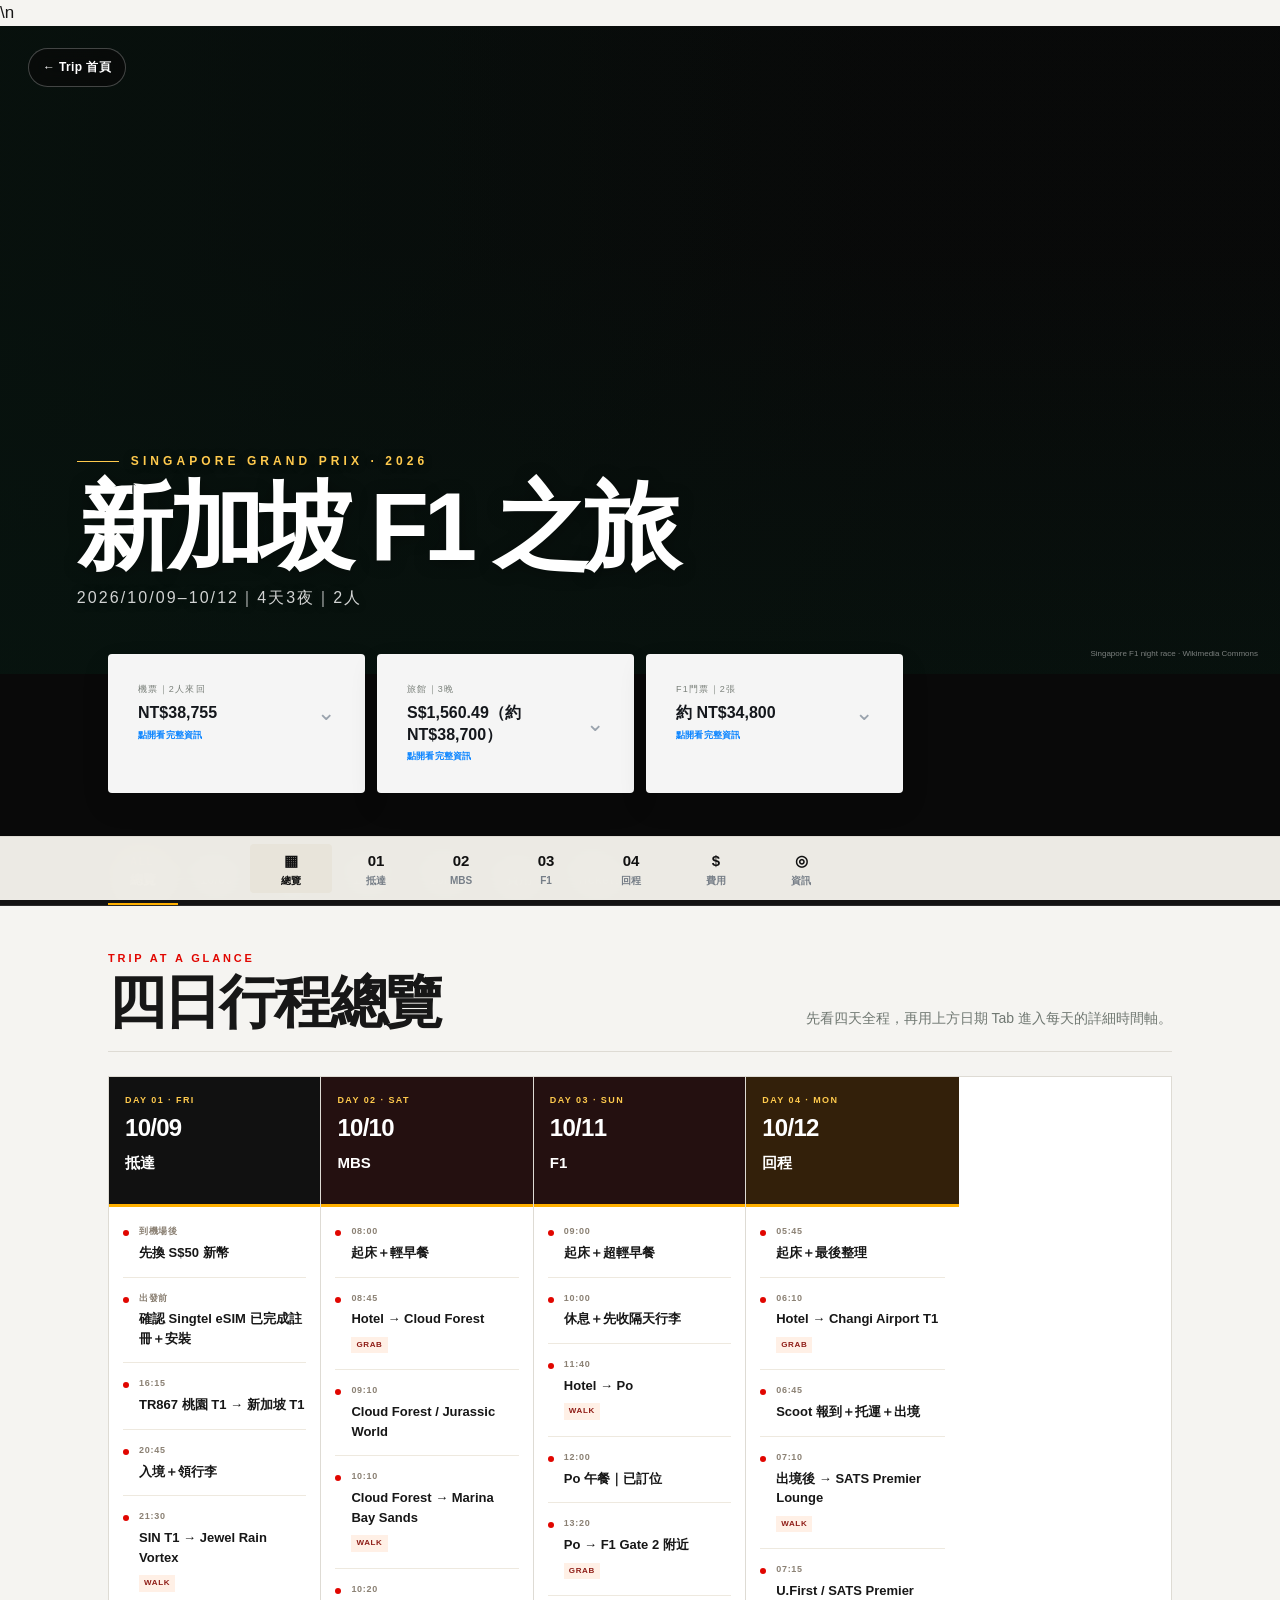
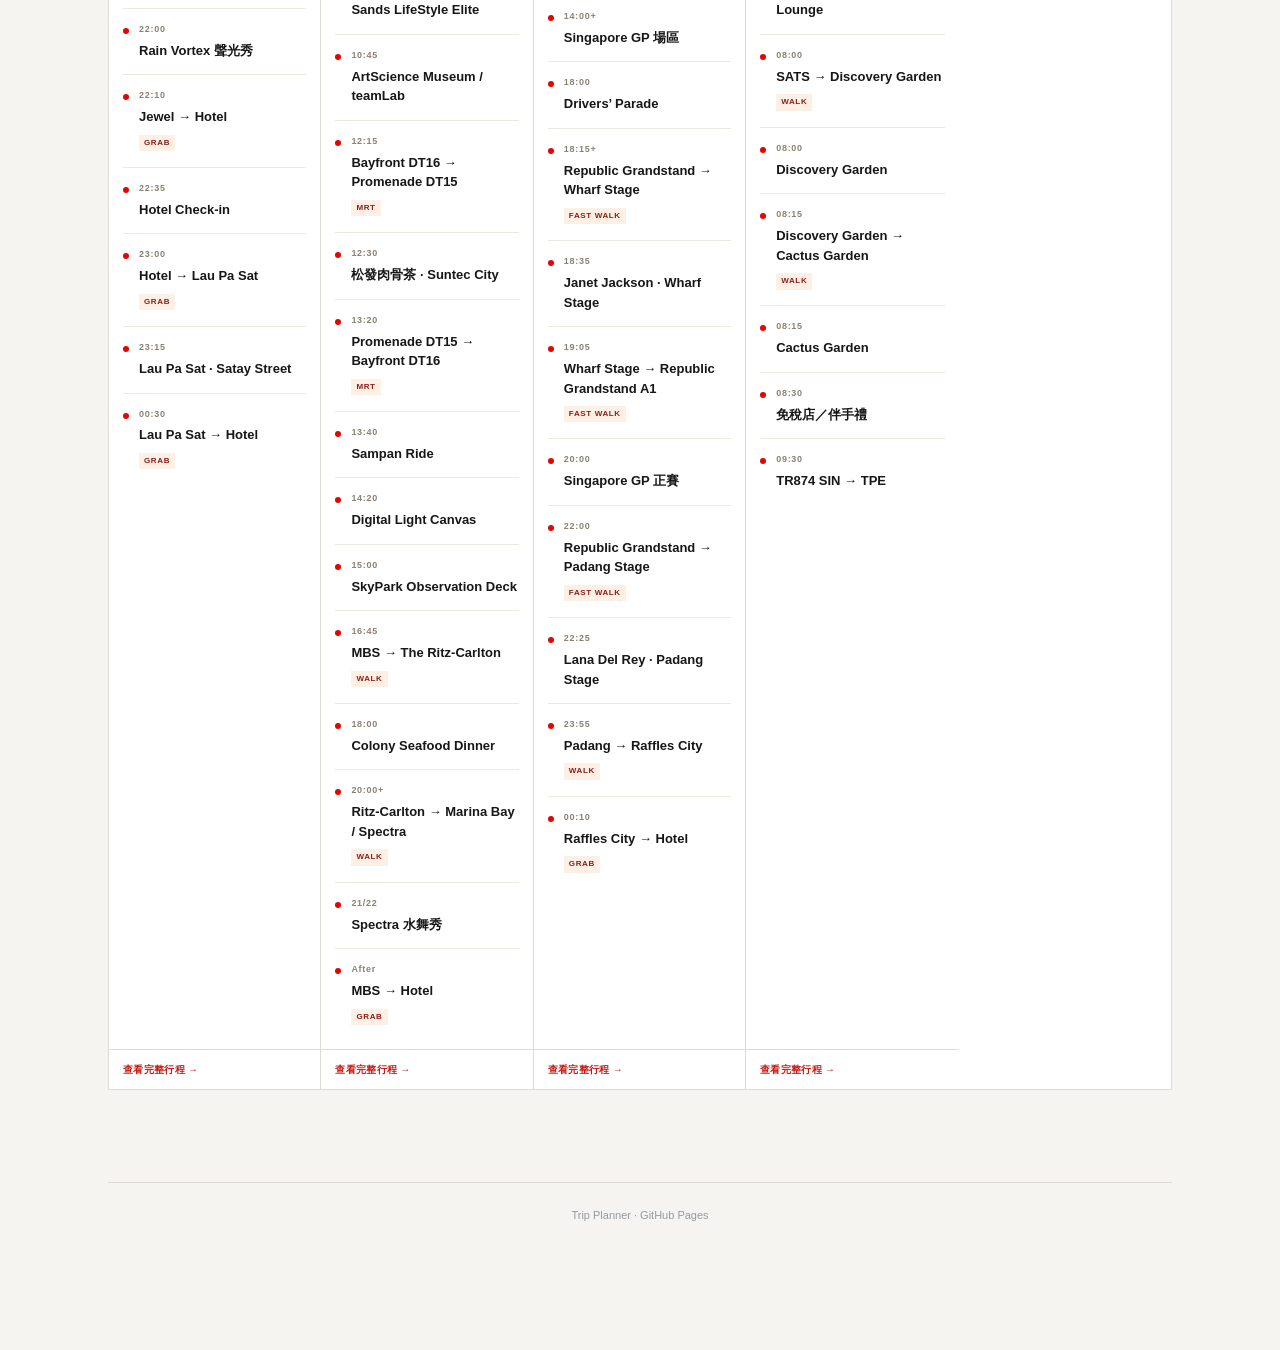
==== singapore-f1-2026-10-09/index.html @ d60c254c "Clean Singapore page asset markup" ====
<!doctype html>
<html lang="zh-Hant">
<head>
<meta charset="utf-8">
<meta name="viewport" content="width=device-width,initial-scale=1,viewport-fit=cover">
<meta name="theme-color" content="#f4f6f8">
<meta http-equiv="Cache-Control" content="no-cache, no-store, must-revalidate">
<title>Trip</title>
<link rel="stylesheet" href="../app/trip.css?v=19">\n<link rel="stylesheet" href="./singapore.css?v=3">
</head>
<body>
<header class="hero hero-redesign">
  <div class="shell">
    <div class="hero-topbar">
      <a class="back" href="../">← Trip 首頁</a>
    </div>
    <div class="hero-card">
      <div class="hero-copy">
        <div class="eyebrow" id="trip-eyebrow">TRIP</div>
        <h1 id="trip-title">旅程</h1>
        <p id="trip-subtitle"></p>
      </div>
    </div>
  </div>
</header>
<section class="summary-wrap">
  <div class="shell">
    <div class="summary" id="summary"></div>
  </div>
</section>
<nav class="daynav"><div class="inner" id="daynav"></div></nav>
<main class="shell">
  <div id="loading" class="loading">正在載入行程…</div>
  <div id="days"></div>
  <section id="budget" style="display:none"></section>
  <section class="wallet" id="wallet"></section>
  <div class="footer">Trip Planner · GitHub Pages</div>
</main>
<nav class="bottom"><div class="bottomin" id="bottom"></div></nav>
<script src="./singapore.js?v=3"></script>
</body>
</html>
---- app/trip.css ----
:root{
  --bg:#f4f6f8;--paper:#fff;--ink:#14171c;--muted:#6e7681;--line:#e7ebef;
  --accent:#0a84ff;--accent2:#e10600;--green:#17a673;--shadow:0 12px 34px rgba(15,23,42,.08);
}
*{box-sizing:border-box}html{scroll-behavior:smooth}body{
  margin:0;background:var(--bg);color:var(--ink);
  font-family:-apple-system,BlinkMacSystemFont,"SF Pro Display","PingFang TC","Noto Sans TC","Segoe UI",sans-serif;
  font-size:17px;line-height:1.55;padding-bottom:92px;-webkit-font-smoothing:antialiased
}
a{color:inherit;text-decoration:none}button{font:inherit}.shell{max-width:760px;margin:auto;padding:0 16px}
.hero{background:linear-gradient(180deg,#fff,#f4f6f8);border-bottom:1px solid var(--line);padding:28px 0 24px}
.eyebrow{font-size:11px;font-weight:900;letter-spacing:.14em;color:var(--accent2);text-transform:uppercase}
.hero h1{font-size:43px;line-height:.98;letter-spacing:-.055em;margin:8px 0 10px}
.hero p{margin:0;color:var(--muted);font-size:15px}.back{display:inline-flex;margin-top:16px;background:#111;color:#fff;border-radius:999px;padding:9px 13px;font-size:13px;font-weight:800}
.summary{display:grid;grid-template-columns:repeat(3,1fr);gap:9px;margin-top:18px}.summary .box{background:#fff;border:1px solid var(--line);border-radius:17px;padding:12px}
.summary small{display:block;color:var(--muted);font-size:10px;text-transform:uppercase;letter-spacing:.07em}.summary strong{display:block;margin-top:2px;font-size:15px}
.daynav{position:sticky;top:0;z-index:30;background:rgba(244,246,248,.92);backdrop-filter:blur(18px);-webkit-backdrop-filter:blur(18px);border-bottom:1px solid rgba(0,0,0,.07)}
.daynav .inner{max-width:760px;margin:auto;display:flex;gap:8px;overflow:auto;padding:9px 16px;scrollbar-width:none}.daynav .inner::-webkit-scrollbar{display:none}
.daypill{flex:0 0 auto;background:#fff;border:1px solid #dfe4e9;border-radius:14px;padding:8px 12px}.daypill .dow{font-size:10px;color:var(--muted);font-weight:800}.daypill .date{font-size:14px;font-weight:900}
.day{padding:32px 0 6px;scroll-margin-top:68px}.day + .day{margin-top:22px;border-top:1px solid #dfe4e8}.dayhead{display:flex;justify-content:space-between;align-items:flex-end;gap:12px}.kicker{font-size:11px;color:var(--accent2);font-weight:900;letter-spacing:.12em}
.day h2{font-size:30px;line-height:1.08;letter-spacing:-.04em;margin:4px 0}.daynum{font-size:42px;font-weight:950;color:#d7dce2;letter-spacing:-.06em}.intro{color:var(--muted);font-size:14px;margin:2px 0 15px}
.timeline{position:relative}.row{display:grid;grid-template-columns:65px 18px 1fr;gap:8px;align-items:start}.row + .row{margin-top:10px}
.time{font-weight:900;font-size:17px;font-variant-numeric:tabular-nums;padding-top:14px}.rail{position:relative;height:100%}.rail:before{content:"";position:absolute;left:8px;top:0;bottom:-18px;width:2px;background:#dfe4ea}.row:last-child .rail:before{bottom:22px}.dot{position:relative;z-index:1;margin-top:19px;width:16px;height:16px;border-radius:50%;background:#111;border:4px solid var(--bg)}
.card{background:#fff;border:1px solid var(--line);border-radius:20px;box-shadow:var(--shadow);overflow:hidden}.cardbody{padding:15px 16px}.title{font-weight:880;font-size:18px;line-height:1.3}.desc{margin-top:4px;color:var(--muted);font-size:14px}.chips{display:flex;gap:6px;flex-wrap:wrap;margin-top:10px}.chip{font-size:11px;font-weight:800;background:#f1f4f7;border-radius:999px;padding:5px 8px;color:#394150}
.move .card{box-shadow:none;background:#f9fbfc}.move .dot{background:var(--green)}.route{display:flex;justify-content:space-between;gap:8px;align-items:center}.mode{font-size:10px;font-weight:900;background:#111;color:#fff;border-radius:999px;padding:4px 7px}
.dest{margin-top:9px;border-left:4px solid var(--green);background:#fff;border-radius:12px;padding:10px 11px}.dest b{display:block;font-size:15px}.dest span{display:block;color:var(--muted);font-size:13px;margin-top:1px}
.actions{display:flex;gap:7px;flex-wrap:wrap;margin-top:9px}.btn{border:0;border-radius:10px;padding:8px 10px;background:#111;color:#fff;font-size:12px;font-weight:850}.btn.secondary{background:#eef2f5;color:#171a1f;border:1px solid #dde3e8}
.alert{margin:12px 0;padding:14px 15px;border-radius:17px;background:#fff3f2;border:1px solid #ffc9c5;box-shadow:inset 4px 0 0 var(--accent2)}.alert b{display:block;font-size:16px}.alert span{display:block;color:#7a5552;font-size:13px;margin-top:2px}
.wallet{padding:30px 0 8px}.wallet h2{font-size:27px;letter-spacing:-.035em;margin:0 0 12px}.walletgrid{display:grid;gap:9px}.ticket{background:#111;color:#fff;border-radius:19px;padding:15px}.ticket small{color:#aeb5bd;font-size:10px;text-transform:uppercase;letter-spacing:.08em}.ticket b{display:block;font-size:17px;margin-top:2px}.ticket .meta{color:#d5d9de;font-size:13px;margin-top:3px}
.bottom{position:fixed;left:0;right:0;bottom:0;z-index:40;background:rgba(255,255,255,.94);backdrop-filter:blur(18px);-webkit-backdrop-filter:blur(18px);border-top:1px solid rgba(0,0,0,.08);padding:7px 8px calc(7px + env(safe-area-inset-bottom))}
.bottomin{max-width:720px;margin:auto;display:grid;grid-template-columns:repeat(5,1fr);gap:3px}.nav{text-align:center;color:#767e87;font-size:10px;font-weight:800;padding:5px 0}.nav b{display:block;color:#111;font-size:15px}
.loading,.error{max-width:760px;margin:40px auto;padding:20px}.error{color:#9b1c1c}.footer{text-align:center;color:#929aa3;font-size:11px;padding:26px 0 34px}
@media(max-width:520px){.hero h1{font-size:39px}.summary{grid-template-columns:1fr}.row{grid-template-columns:56px 16px 1fr}.time{font-size:16px}.day h2{font-size:28px}.shell{padding:0 14px}}

/* expandable booking cards */
.info-card{padding:0!important;overflow:hidden}
.info-card summary,.ticket-expand summary{list-style:none;cursor:pointer;display:flex;align-items:center;justify-content:space-between;gap:12px;padding:12px}
.info-card summary::-webkit-details-marker,.ticket-expand summary::-webkit-details-marker{display:none}
.info-card summary>div,.ticket-expand summary>div{min-width:0}
.tapmore{display:block;margin-top:7px;font-size:10px;font-weight:800;color:var(--accent);letter-spacing:.02em}
.tapmore.darktext{color:#9fc9ff}
.chevron{flex:0 0 auto;font-size:22px;line-height:1;color:#9aa3ad;transition:transform .2s ease}
.chevron.light{color:#8b949e}
details[open]>.chevron,details[open]>summary .chevron{transform:rotate(180deg)}
.bookingdetail{border-top:1px solid var(--line);padding:4px 12px 13px;background:#fbfcfd}
.bookingdetail.dark{border-top-color:#2a2f36;background:#17191d;margin:0 -15px -15px;padding:6px 15px 15px}
.detailrow{display:grid;grid-template-columns:94px 1fr;gap:10px;padding:8px 0;border-bottom:1px dashed #e2e7eb}
.bookingdetail.dark .detailrow{border-bottom-color:#30343a}
.detailrow:last-of-type{border-bottom:0}
.detailrow span{color:var(--muted);font-size:12px}
.bookingdetail.dark .detailrow span{color:#8f98a3}
.detailrow b{font-size:13px;text-align:right;word-break:break-word}
.searchhint{margin-top:9px;padding:9px 10px;border-radius:11px;background:#eef4f8}
.bookingdetail.dark .searchhint{background:#23272e}
.searchhint small{display:block;color:var(--muted);font-size:10px;font-weight:800}
.searchhint code{display:block;margin-top:2px;font-family:ui-monospace,SFMono-Regular,Menlo,monospace;font-size:13px;font-weight:800;word-break:break-all}
.detailnote{margin-top:9px;color:var(--muted);font-size:12px;line-height:1.45}
.bookingdetail.dark .detailnote{color:#aeb5bd}
.ticket-expand{padding:0;overflow:hidden}
.ticket-expand summary{padding:15px}

/* paged day mode */
.daypill.active{background:#111;color:#fff;border-color:#111}
.daypill.active .dow{color:#bfc5cc}
.daypill.active .date{color:#fff}
.nav.active{background:#eef2f5;border-radius:12px;color:#111}
.single-day{padding-bottom:26px}
.wallet{display:none}

/* trip photography */
.hero.has-photo{
  min-height:300px;
  position:relative;
  color:#fff;
  background:
    linear-gradient(180deg,rgba(0,0,0,.18) 0%,rgba(0,0,0,.22) 34%,rgba(0,0,0,.82) 100%),
    var(--hero-image) center 48%/cover no-repeat;
  border-bottom:0;
  display:flex;
  align-items:flex-end;
}
.hero.has-photo .eyebrow{color:#fff}
.hero.has-photo h1{color:#fff;text-shadow:0 2px 22px rgba(0,0,0,.28)}
.hero.has-photo .shell{padding-top:34px;padding-bottom:20px}
.hero.has-photo .summary{margin-top:14px}
.hero.has-photo p{color:rgba(255,255,255,.88)}
.hero.has-photo .back{background:rgba(255,255,255,.94);color:#111}
.hero.has-photo .summary .box{background:rgba(255,255,255,.93);border-color:rgba(255,255,255,.55);color:#111;backdrop-filter:blur(10px)}
.hero.has-photo .summary small{color:#6e7681}
.photo-credit{font-size:9px;color:inherit;opacity:.72}
.hero-credit{display:inline-block;margin-top:10px;color:#fff}
.dayphoto{margin:12px 0 20px;border-radius:22px;overflow:hidden;background:#e8ebee;box-shadow:var(--shadow);border:1px solid var(--line)}
.dayphoto img{display:block;width:100%;height:250px;object-fit:cover}
.dayphoto figcaption{padding:6px 10px;background:#fff;color:#818892;font-size:9px;text-align:right}
@media(max-width:520px){
  .hero.has-photo{min-height:330px}
  .hero.has-photo .shell{padding-top:24px;padding-bottom:16px}
  .hero.has-photo h1{font-size:34px}
  .dayphoto img{height:220px}
}

/* total cost page */
.budgetpage{padding:28px 0 14px}
.budgethero{background:#111;color:#fff;border-radius:24px;padding:22px;margin-bottom:18px}
.budgethero small{display:block;color:#aeb5bd;font-size:11px;font-weight:800;letter-spacing:.05em}
.budgethero strong{display:block;font-size:42px;line-height:1.05;letter-spacing:-.045em;margin-top:5px}
.budgethero div{margin-top:7px;color:#d5d9de;font-size:13px}
.budgetgroup{background:#fff;border:1px solid var(--line);border-radius:20px;overflow:hidden;margin:12px 0}
.budgetgroup h3{margin:0;padding:14px 15px 9px;font-size:13px;color:var(--muted);background:#fafbfc}
.budgetrow{display:grid;grid-template-columns:minmax(0,1fr) auto;gap:14px;align-items:center;padding:14px 15px;border-top:1px solid var(--line)}
.budgetrow b{display:block;font-size:15px}
.budgetrow small{display:block;margin-top:3px;color:var(--muted);font-size:11px;line-height:1.4}
.budgetprice{text-align:right}
.budgetprice strong{display:block;font-size:16px}
.foreign{display:block;color:var(--muted);font-size:10px;margin-bottom:2px}
.notcounted{display:inline-block;margin-top:4px;font-size:9px;color:#7b838c;background:#eef1f3;border-radius:999px;padding:3px 6px}
.budgetnotes{background:#fff8e8;border:1px solid #f1dfae;border-radius:18px;padding:14px 16px;margin-top:14px}
.budgetnotes b{font-size:13px}
.budgetnotes ul{margin:7px 0 0;padding-left:18px;color:#685d43;font-size:12px;line-height:1.65}
.fxnote{color:var(--muted);font-size:10px;line-height:1.5;padding:10px 3px 0}
.bottomin{grid-template-columns:repeat(6,1fr)}
@media(max-width:520px){
  .budgethero strong{font-size:36px}
  .budgetrow{grid-template-columns:minmax(0,1fr) 118px;gap:8px}
  .bottomin{gap:1px}
  .nav{font-size:9px}
}

/* compact photo hero v18 */
.hero.has-photo{
  min-height:0!important;
  display:block!important;
  position:relative;
  background:none!important;
  color:#fff;
  overflow:visible;
  padding-bottom:14px;
}
.hero.has-photo::before{
  content:"";
  position:absolute;
  inset:0 0 auto 0;
  height:230px;
  background:
    linear-gradient(180deg,rgba(0,0,0,.10) 0%,rgba(0,0,0,.22) 48%,rgba(0,0,0,.72) 100%),
    var(--hero-image) center 44%/cover no-repeat;
  z-index:0;
}
.hero.has-photo .shell{
  position:relative;
  z-index:1;
  padding-top:24px!important;
  padding-bottom:0!important;
}
.hero.has-photo h1{
  font-size:34px!important;
  margin-top:4px;
}
.hero.has-photo #trip-subtitle{
  margin-top:3px;
}
.hero.has-photo .back{
  margin-top:10px;
}
.hero.has-photo .summary{
  display:flex!important;
  gap:8px;
  overflow-x:auto;
  overflow-y:hidden;
  margin-top:34px!important;
  padding:0 0 3px;
  scrollbar-width:none;
  -webkit-overflow-scrolling:touch;
}
.hero.has-photo .summary::-webkit-scrollbar{display:none}
.hero.has-photo .summary .box{
  flex:0 0 210px;
  min-width:210px;
  min-height:74px;
  padding:10px 11px;
}
.hero.has-photo .summary .box strong{
  font-size:15px;
  line-height:1.25;
}
.hero.has-photo .hero-credit{
  display:block;
  margin-top:6px;
  color:#707780;
  opacity:.72;
}
@media(max-width:520px){
  .hero.has-photo::before{height:205px;background-position:center 42%}
  .hero.has-photo .shell{padding-top:18px!important}
  .hero.has-photo h1{font-size:30px!important}
  .hero.has-photo .summary{margin-top:28px!important}
  .hero.has-photo .summary .box{flex-basis:190px;min-width:190px}
}

/* hero redesign v19 */
.hero.hero-redesign{
  background:transparent!important;
  border:0!important;
  padding:16px 0 10px!important;
  color:var(--ink)!important;
  min-height:0!important;
  display:block!important;
  overflow:visible!important;
}
.hero.hero-redesign::before{display:none!important}
.hero.hero-redesign .shell{
  padding:0 16px!important;
  position:relative!important;
  z-index:auto!important;
}
.hero-topbar{
  display:flex;
  align-items:center;
  justify-content:space-between;
  gap:12px;
  margin-bottom:10px;
}
.hero.hero-redesign .back{
  margin:0!important;
  padding:7px 11px!important;
  background:#fff!important;
  color:#20242a!important;
  border:1px solid var(--line);
  box-shadow:none;
  font-size:12px;
}
.hero-card{
  position:relative;
  height:215px;
  overflow:hidden;
  border-radius:24px;
  background:
    linear-gradient(180deg,rgba(0,0,0,.02) 20%,rgba(0,0,0,.72) 100%),
    var(--hero-image) center 46%/cover no-repeat;
  box-shadow:0 10px 30px rgba(20,24,30,.10);
}
.hero-copy{
  position:absolute;
  left:18px;
  right:18px;
  bottom:16px;
  color:#fff;
}
.hero.hero-redesign .eyebrow{
  color:rgba(255,255,255,.84)!important;
  font-size:10px;
  letter-spacing:.11em;
  text-shadow:0 1px 8px rgba(0,0,0,.35);
}
.hero.hero-redesign h1{
  margin:5px 0 5px!important;
  color:#fff!important;
  font-size:36px!important;
  line-height:1!important;
  letter-spacing:-.045em!important;
  text-shadow:0 2px 16px rgba(0,0,0,.35)!important;
}
.hero.hero-redesign #trip-subtitle{
  margin:0!important;
  color:rgba(255,255,255,.9)!important;
  font-size:13px!important;
  text-shadow:0 1px 8px rgba(0,0,0,.35);
}
.hero.hero-redesign .hero-credit{
  display:block!important;
  margin:5px 2px 0!important;
  color:#8a9199!important;
  font-size:8px!important;
  opacity:.75!important;
}
.summary-wrap{
  padding:0 0 8px;
}
.summary-wrap .summary{
  margin:0!important;
  display:grid!important;
  grid-template-columns:repeat(3,minmax(0,1fr))!important;
  gap:8px!important;
  overflow:visible!important;
}
.summary-wrap .summary .box{
  min-width:0!important;
  min-height:0!important;
  padding:10px 11px!important;
  border-radius:15px!important;
  background:#fff!important;
  border:1px solid var(--line)!important;
  color:var(--ink)!important;
  box-shadow:none!important;
  backdrop-filter:none!important;
}
.summary-wrap .summary small{
  color:var(--muted)!important;
  font-size:9px!important;
}
.summary-wrap .summary strong{
  color:var(--ink)!important;
  font-size:14px!important;
  line-height:1.25!important;
}
.summary-wrap .tapmore{
  font-size:9px!important;
  margin-top:5px!important;
}
@media(max-width:520px){
  .hero.hero-redesign{padding-top:10px!important}
  .hero.hero-redesign .shell{padding:0 12px!important}
  .hero-card{
    height:176px;
    border-radius:20px;
    background-position:center 45%;
  }
  .hero-copy{left:15px;right:15px;bottom:13px}
  .hero.hero-redesign h1{font-size:30px!important}
  .hero.hero-redesign #trip-subtitle{font-size:12px!important}
  .summary-wrap{padding:0 0 6px}
  .summary-wrap .shell{padding:0 12px}
  .summary-wrap .summary{
    display:flex!important;
    gap:7px!important;
    overflow-x:auto!important;
    scrollbar-width:none;
    -webkit-overflow-scrolling:touch;
    padding-bottom:2px;
  }
  .summary-wrap .summary::-webkit-scrollbar{display:none}
  .summary-wrap .summary .box{
    flex:0 0 164px!important;
    min-width:164px!important;
  }
}
---- singapore-f1-2026-10-09/singapore.css ----
/* Singapore F1 2026 — night race editorial layout */
:root{
  --tokyo-ink:#171717;
  --tokyo-deep:#090909;
  --tokyo-maple:#e10600;
  --tokyo-gold:#ffb000;
  --tokyo-paper:#f5f4f1;
  --tokyo-line:#dedbd4;
}
body{
  background:var(--tokyo-paper);
  color:var(--tokyo-ink);
  font-family:"Noto Sans TC","PingFang TC",-apple-system,BlinkMacSystemFont,"Segoe UI",sans-serif;
}
.shell{max-width:1120px;padding-left:28px;padding-right:28px}

/* Hero */
.hero.hero-redesign{
  padding:0!important;
  background:var(--tokyo-deep)!important;
  color:#fff!important;
}
.hero.hero-redesign .shell{
  max-width:none!important;
  padding:0!important;
}
.hero-topbar{
  position:absolute;
  top:22px;left:28px;z-index:5;
  margin:0;
}
.hero.hero-redesign .back{
  background:rgba(9,9,9,.68)!important;
  color:#fff!important;
  border:1px solid rgba(255,255,255,.24)!important;
  backdrop-filter:blur(12px);
  -webkit-backdrop-filter:blur(12px);
  padding:9px 14px!important;
  letter-spacing:.03em;
}
.hero-card{
  height:min(72vh,720px)!important;
  min-height:520px;
  border-radius:0!important;
  box-shadow:none!important;
  background:
    linear-gradient(90deg,rgba(7,20,15,.70) 0%,rgba(7,20,15,.34) 43%,rgba(7,20,15,.08) 70%),
    linear-gradient(180deg,rgba(0,0,0,.06) 35%,rgba(7,20,15,.70) 100%),
    var(--hero-image) center 48%/cover no-repeat!important;
}
.hero-copy{
  left:max(6vw,40px)!important;
  right:40px!important;
  bottom:64px!important;
  max-width:850px;
}
.hero.hero-redesign .eyebrow{
  color:#ffca4d!important;
  font-size:12px!important;
  letter-spacing:.34em!important;
  font-weight:800;
}
.hero.hero-redesign .eyebrow:before{
  content:"";
  display:inline-block;
  width:42px;height:1px;
  margin-right:12px;
  vertical-align:middle;
  background:#ffca4d;
}
.hero.hero-redesign h1{
  margin:12px 0 14px!important;
  font-size:clamp(54px,7.5vw,104px)!important;
  line-height:.93!important;
  letter-spacing:-.055em!important;
  font-weight:900;
  max-width:900px;
}
.hero.hero-redesign #trip-subtitle{
  font-size:16px!important;
  letter-spacing:.13em;
  color:rgba(255,255,255,.82)!important;
}
.hero.hero-redesign .hero-credit{
  position:absolute;
  right:20px;
  bottom:14px;
  color:rgba(255,255,255,.62)!important;
}

/* Booking overview */
.summary-wrap{
  background:var(--tokyo-deep);
  padding:0 0 26px;
}
.summary-wrap .shell{max-width:1120px}
.summary-wrap .summary{
  transform:translateY(-20px);
  grid-template-columns:repeat(4,minmax(0,1fr))!important;
  gap:12px!important;
}
.summary-wrap .summary .box{
  border-radius:4px!important;
  border:1px solid rgba(255,255,255,.12)!important;
  background:rgba(255,255,255,.96)!important;
  padding:16px 17px!important;
  min-height:92px!important;
  box-shadow:0 12px 28px rgba(0,0,0,.12)!important;
}
.summary-wrap .summary small{
  color:#7b817b!important;
  letter-spacing:.14em;
}
.summary-wrap .summary strong{
  margin-top:5px;
  font-family:"Noto Serif TC","Noto Sans TC",sans-serif;
  font-size:16px!important;
  line-height:1.35!important;
}

/* Sticky section nav */
.daynav{
  top:0;
  background:rgba(9,9,9,.96);
  border-bottom:1px solid rgba(255,255,255,.1);
  backdrop-filter:blur(14px);
  -webkit-backdrop-filter:blur(14px);
}
.daynav .inner{
  max-width:1120px;
  padding:0 28px;
  gap:0;
}
.daypill{
  border:0;
  border-radius:0;
  background:transparent;
  color:#99aaa2;
  padding:15px 22px 13px;
  border-bottom:2px solid transparent;
}
.daypill .dow{
  color:#82958c;
  letter-spacing:.16em;
}
.daypill .date{font-size:13px}
.daypill.active{
  background:transparent;
  color:#fff;
  border-bottom-color:#ffb000;
}
.daypill.active .dow{color:#ffb000}
.daypill.active .date{color:#fff}

/* Main */
main.shell{
  max-width:1120px;
  padding-top:44px;
}
.day.single-day{padding:0 0 42px}
.dayhead{
  align-items:flex-start;
  border-bottom:1px solid var(--tokyo-line);
  padding-bottom:20px;
  margin-bottom:22px;
}
.kicker{
  color:var(--tokyo-maple);
  font-size:11px;
  letter-spacing:.26em;
}
.day h2{
  font-family:"Noto Serif TC","Noto Sans TC",sans-serif;
  font-size:clamp(34px,4.5vw,56px);
  line-height:1.05;
  margin-top:7px;
  letter-spacing:-.035em;
}
.daynum{
  font-size:78px;
  color:#d9d4c9;
  line-height:.8;
  font-weight:800;
}
.intro{
  max-width:760px;
  font-size:15px;
  color:#6d746f;
  margin-bottom:24px;
}

/* Timeline */
.timeline{max-width:900px}
.row{
  grid-template-columns:88px 24px minmax(0,1fr);
  gap:10px;
}
.row + .row{margin-top:14px}
.time{
  font-size:15px;
  letter-spacing:.01em;
  color:#39453f;
  padding-top:18px;
}
.rail:before{
  left:11px;
  width:1px;
  background:#cfc9bd;
}
.dot{
  margin-top:21px;
  width:14px;height:14px;
  background:var(--tokyo-maple);
  border:3px solid var(--tokyo-paper);
}
.move .dot{background:#e10600}
.card{
  border-radius:4px;
  border:1px solid var(--tokyo-line);
  box-shadow:none;
  background:#fff;
}
.cardbody{padding:18px 20px}
.title{
  font-family:"Noto Serif TC","Noto Sans TC",sans-serif;
  font-size:19px;
  font-weight:700;
}
.desc{
  font-size:14px;
  color:#707872;
  margin-top:7px;
  line-height:1.7;
}
.move .card{
  background:#fff5f4;
  border-color:#f0d0cd;
}
.mode{
  border-radius:2px;
  background:#b91c16;
  letter-spacing:.08em;
}
.dest{
  border-radius:2px;
  border-left:3px solid #e10600;
}

/* Cost / tickets */
.budgethero{
  border-radius:4px;
  background:linear-gradient(135deg,#090909,#2b0b0b);
  padding:28px;
}
.budgethero strong{font-size:52px}
.budgetgroup,.budgetnotes{
  border-radius:4px;
  box-shadow:none;
}
.ticket{
  border-radius:4px;
  background:#14231d;
}
.wallet h2{
  font-family:"Noto Serif TC","Noto Sans TC",sans-serif;
  font-size:36px;
}
.footer{
  border-top:1px solid var(--tokyo-line);
  margin-top:38px;
  padding-top:24px;
}

/* Desktop: keep the bottom bar discreet */
.bottom{
  background:rgba(246,244,238,.96);
  border-top:1px solid var(--tokyo-line);
}
.nav.active{background:#e8e4da;border-radius:4px}

@media(max-width:760px){
  .shell{padding-left:16px;padding-right:16px}
  .hero-card{
    height:58vh!important;
    min-height:430px;
  }
  .hero-topbar{top:14px;left:14px}
  .hero-copy{
    left:18px!important;
    right:18px!important;
    bottom:34px!important;
  }
  .hero.hero-redesign h1{
    font-size:44px!important;
    max-width:340px;
  }
  .hero.hero-redesign #trip-subtitle{
    font-size:12px!important;
    letter-spacing:.06em;
  }
  .summary-wrap{padding-bottom:10px}
  .summary-wrap .shell{padding:0 14px}
  .summary-wrap .summary{
    transform:translateY(-12px);
    display:flex!important;
    overflow-x:auto!important;
    padding-bottom:3px;
  }
  .summary-wrap .summary .box{
    flex:0 0 218px!important;
    min-width:218px!important;
    min-height:86px!important;
  }
  .daynav .inner{padding:0 8px}
  .daypill{padding:12px 14px 10px}
  main.shell{padding-top:30px}
  .daynum{font-size:52px}
  .day h2{font-size:34px}
  .row{grid-template-columns:58px 16px minmax(0,1fr)}
  .time{font-size:13px;padding-top:17px}
  .rail:before{left:7px}
  .dot{width:12px;height:12px;margin-top:20px}
  .cardbody{padding:15px 16px}
  .title{font-size:17px}
}


/* itinerary overview — timetable x tab hybrid */
.trip-overview{padding:0 0 54px}
.overview-heading{
  display:flex;justify-content:space-between;gap:28px;align-items:flex-end;
  border-bottom:1px solid var(--tokyo-line);padding-bottom:20px;margin-bottom:24px;
}
.overview-heading h2{
  margin:6px 0 0;font-family:"Noto Serif TC","Noto Sans TC",sans-serif;
  font-size:clamp(36px,5vw,58px);line-height:1;letter-spacing:-.045em;
}
.overview-heading p{margin:0;max-width:390px;color:#707872;font-size:14px;line-height:1.7}
.overview-grid{
  display:grid;grid-template-columns:repeat(5,minmax(0,1fr));
  border:1px solid var(--tokyo-line);background:#fff;
}
.overview-day{
  min-width:0;display:flex;flex-direction:column;color:var(--tokyo-ink);
  border-right:1px solid var(--tokyo-line);transition:background .2s ease,transform .2s ease;
}
.overview-day:last-child{border-right:0}
.overview-day:hover{background:#fff8f5}
.overview-dayhead{
  padding:17px 16px 15px;min-height:130px;background:#111111;color:#fff;
  border-bottom:3px solid var(--tokyo-gold);
}
.overview-day:nth-child(2) .overview-dayhead,
.overview-day:nth-child(3) .overview-dayhead{background:#241010}
.overview-day:nth-child(4) .overview-dayhead{background:#33200a}
.overview-day:nth-child(5) .overview-dayhead{background:#4a0b08}
.overview-dayhead small{
  display:block;color:#ffca4d;font-size:9px;letter-spacing:.16em;font-weight:800;
}
.overview-dayhead strong{
  display:block;margin-top:8px;font-size:24px;line-height:1;letter-spacing:-.03em;
}
.overview-dayhead h3{
  margin:12px 0 0;font-family:"Noto Serif TC","Noto Sans TC",sans-serif;
  font-size:15px;line-height:1.45;font-weight:700;
}
.overview-events{flex:1;padding:4px 14px 8px}
.overview-event{
  position:relative;padding:14px 0 14px 16px;border-bottom:1px solid #eee9df;
}
.overview-event:last-child{border-bottom:0}
.overview-event:before{
  content:"";position:absolute;left:0;top:19px;width:6px;height:6px;border-radius:50%;
  background:var(--tokyo-maple);
}
.overview-event span{
  display:block;color:#8b8174;font-size:9px;font-weight:800;letter-spacing:.08em;
}
.overview-event b{
  display:block;margin-top:4px;font-size:13px;line-height:1.5;font-weight:700;
}
.overview-event em{
  display:inline-block;margin-top:5px;padding:2px 5px;background:#fff0e6;color:#8f1d17;
  font-size:8px;font-style:normal;font-weight:800;letter-spacing:.08em;
}
.overview-open{
  margin-top:auto;padding:12px 14px;border-top:1px solid var(--tokyo-line);
  color:#c51a14;font-size:10px;font-weight:800;letter-spacing:.03em;
}
.bottomin{
  display:flex!important;grid-template-columns:none!important;overflow-x:auto;scrollbar-width:none;
  max-width:780px;
}
.bottomin::-webkit-scrollbar{display:none}
.bottom .nav{flex:0 0 82px}

@media(max-width:900px){
  .overview-grid{
    grid-template-columns:repeat(5,210px);overflow-x:auto;scroll-snap-type:x proximity;
  }
  .overview-day{scroll-snap-align:start}
}
@media(max-width:620px){
  .overview-heading{display:block}
  .overview-heading p{margin-top:12px}
  .overview-grid{
    margin-left:-16px;margin-right:-16px;
    grid-template-columns:repeat(5,78vw);
    border-left:0;border-right:0;
  }
  .overview-dayhead{min-height:116px}
}
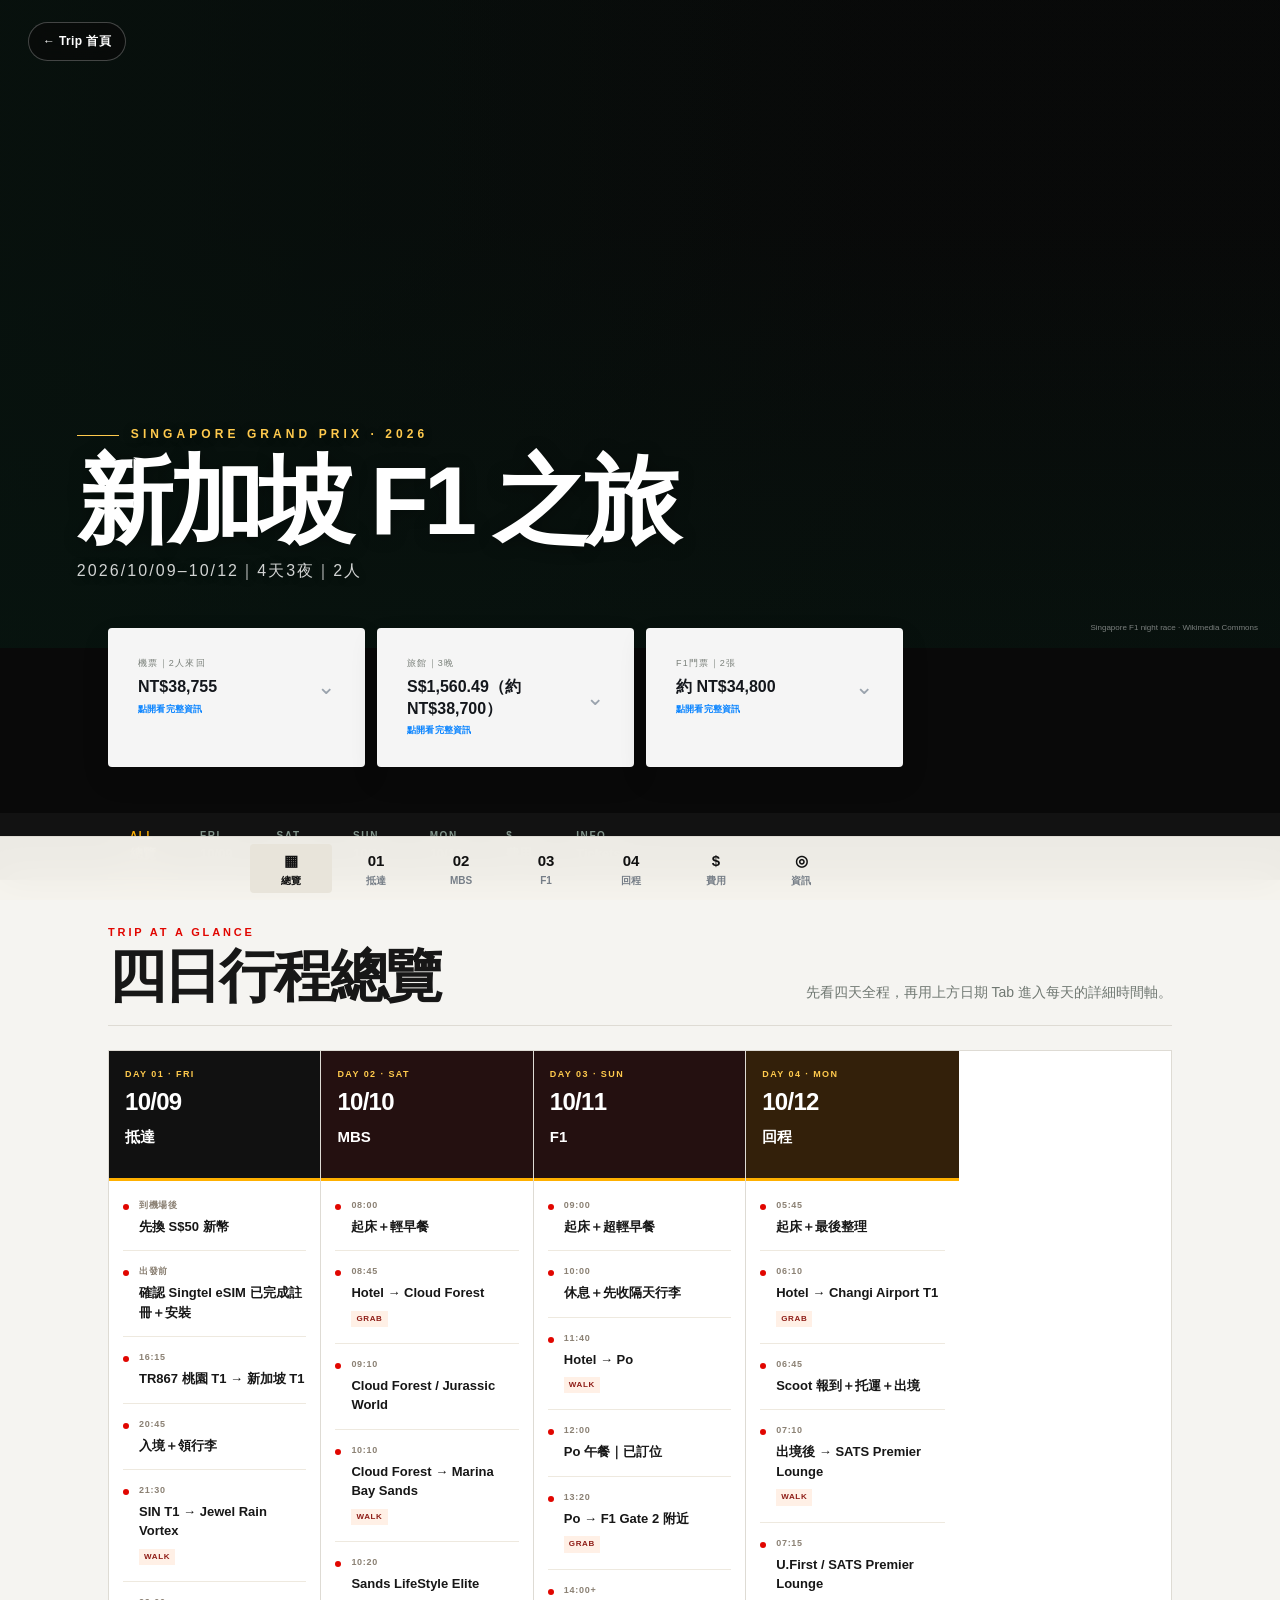
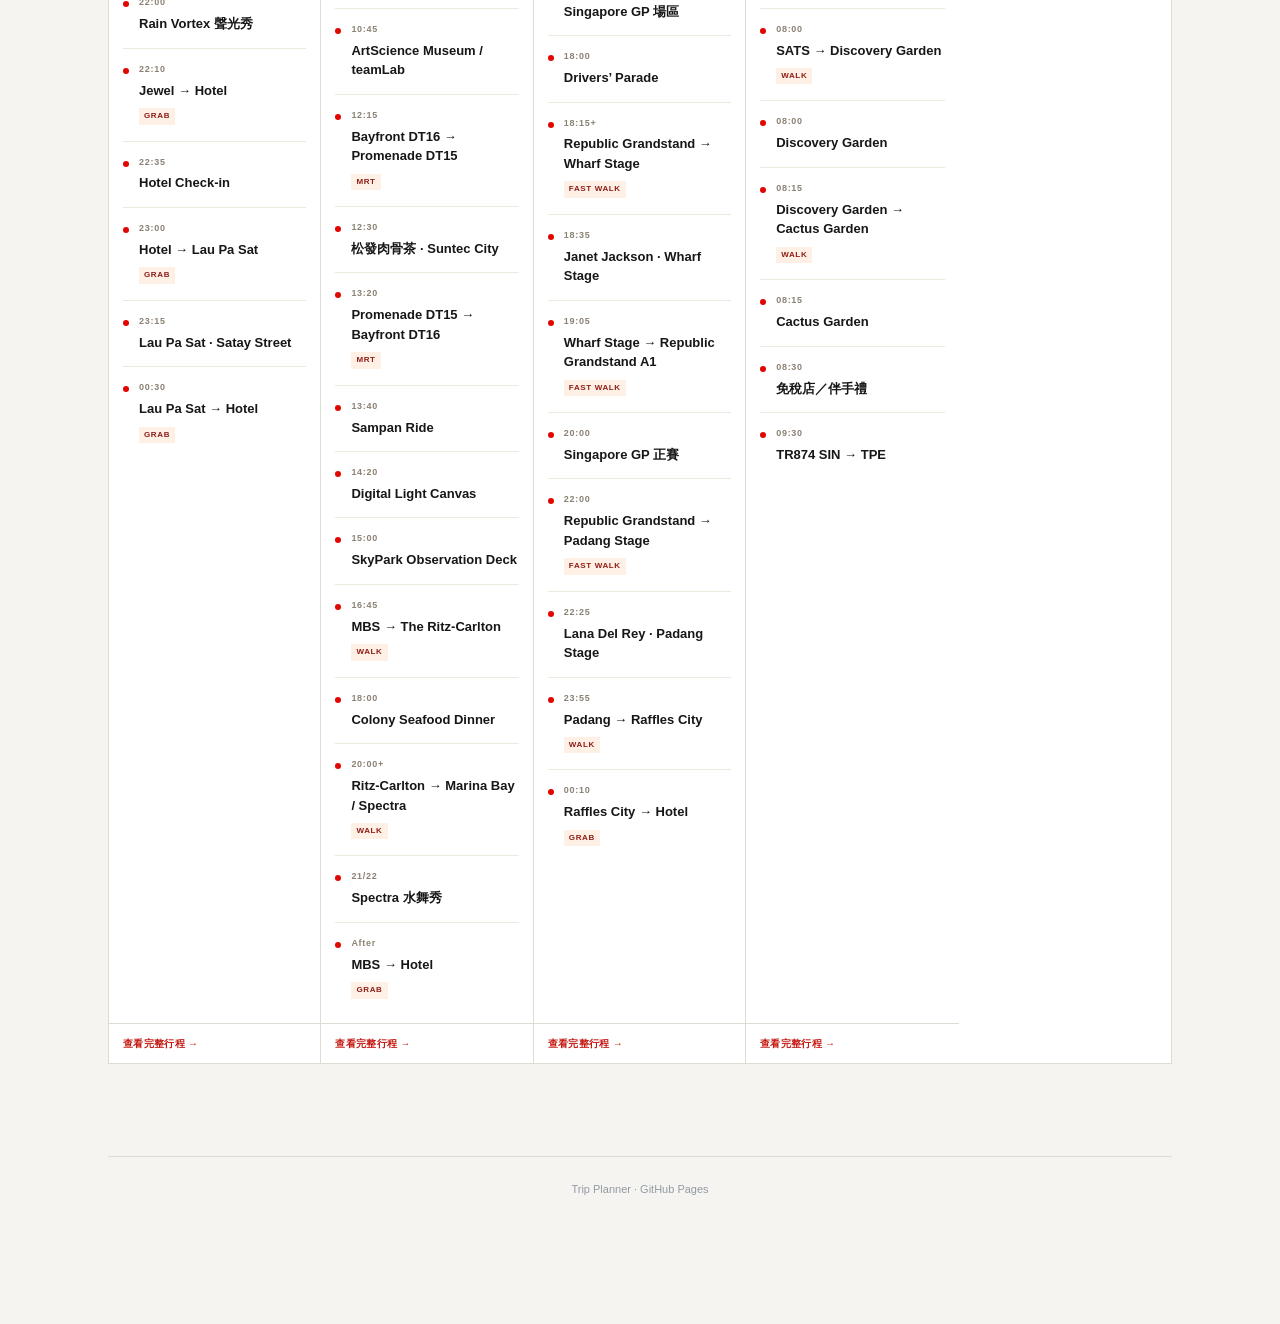
==== commit 7a1c9d6b: "Remove literal newline escape from Singapore page" ====
--- a/singapore-f1-2026-10-09/index.html
+++ b/singapore-f1-2026-10-09/index.html
@@ -6,7 +6,8 @@
 <meta name="theme-color" content="#f4f6f8">
 <meta http-equiv="Cache-Control" content="no-cache, no-store, must-revalidate">
 <title>Trip</title>
-<link rel="stylesheet" href="../app/trip.css?v=19">\n<link rel="stylesheet" href="./singapore.css?v=3">
+<link rel="stylesheet" href="../app/trip.css?v=19">
+<link rel="stylesheet" href="./singapore.css?v=4">
 </head>
 <body>
 <header class="hero hero-redesign">
@@ -37,6 +38,6 @@
   <div class="footer">Trip Planner · GitHub Pages</div>
 </main>
 <nav class="bottom"><div class="bottomin" id="bottom"></div></nav>
-<script src="./singapore.js?v=3"></script>
+<script src="./singapore.js?v=4"></script>
 </body>
 </html>
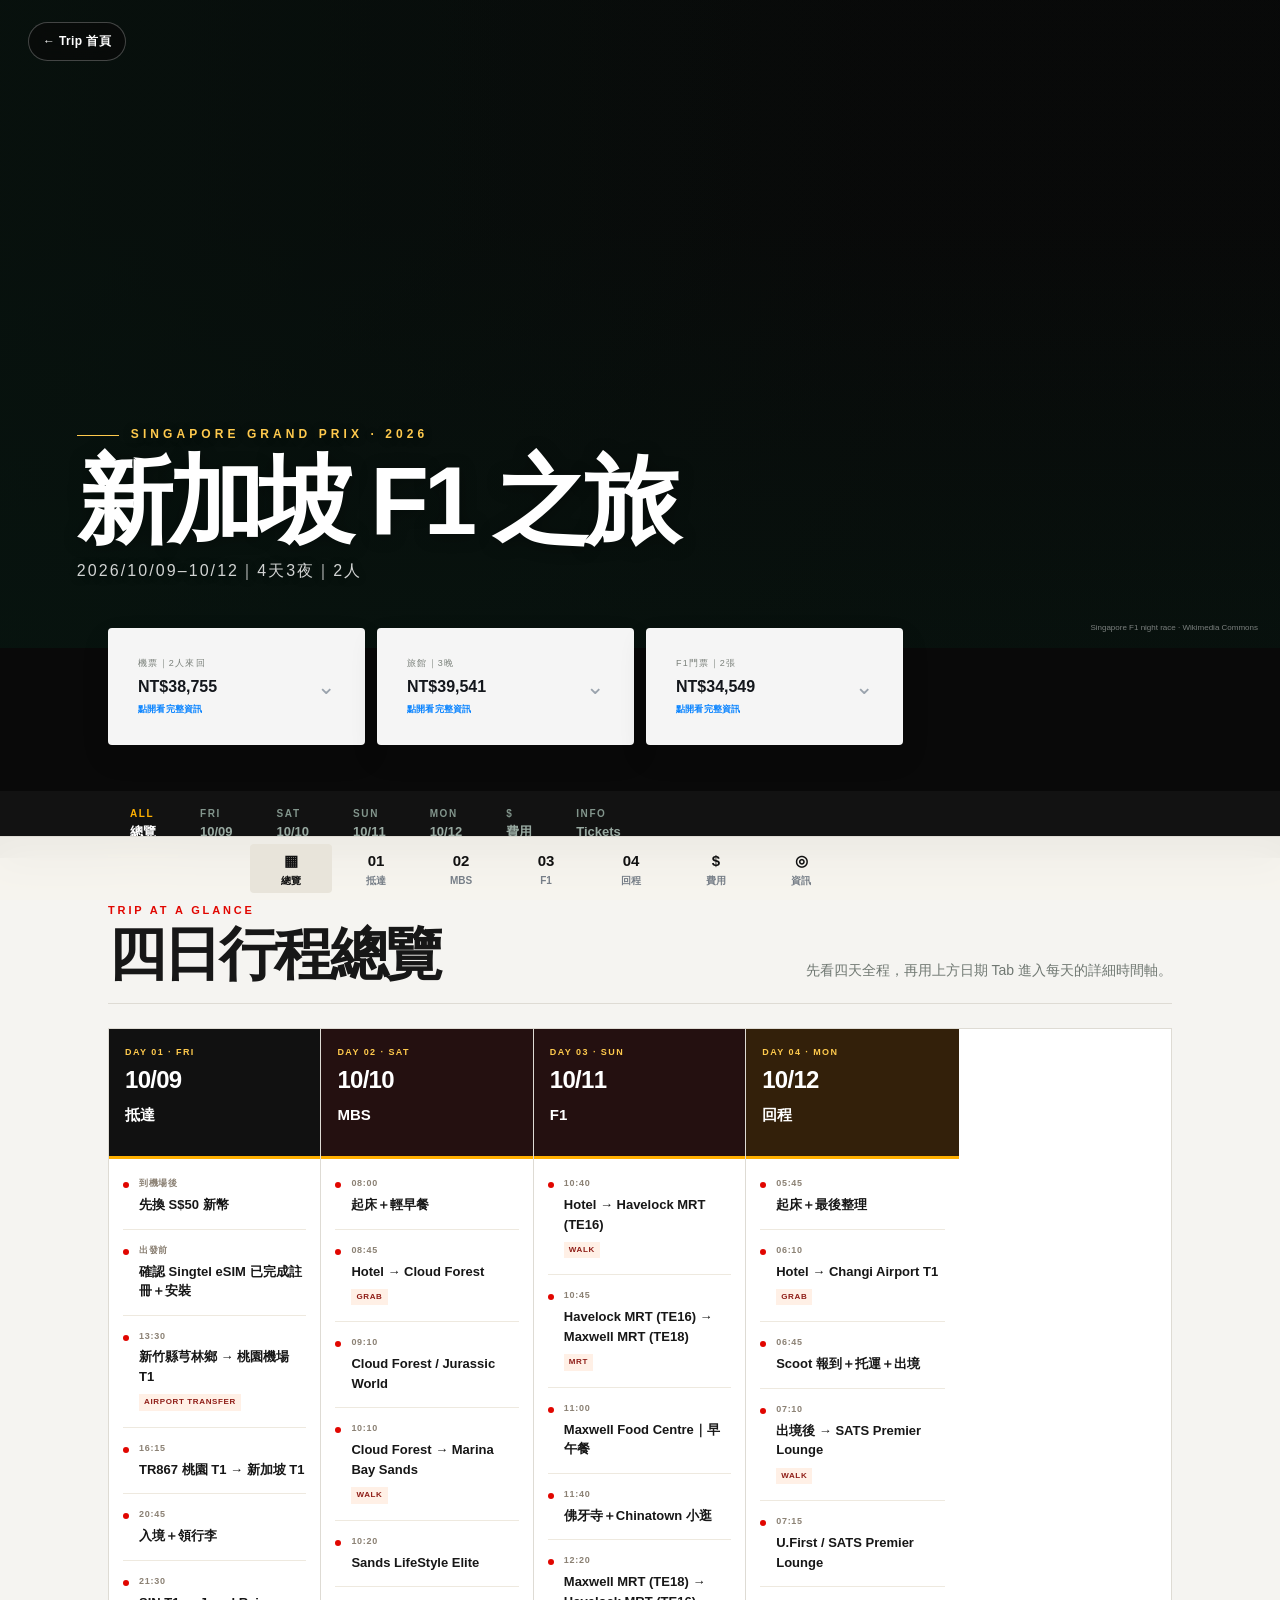
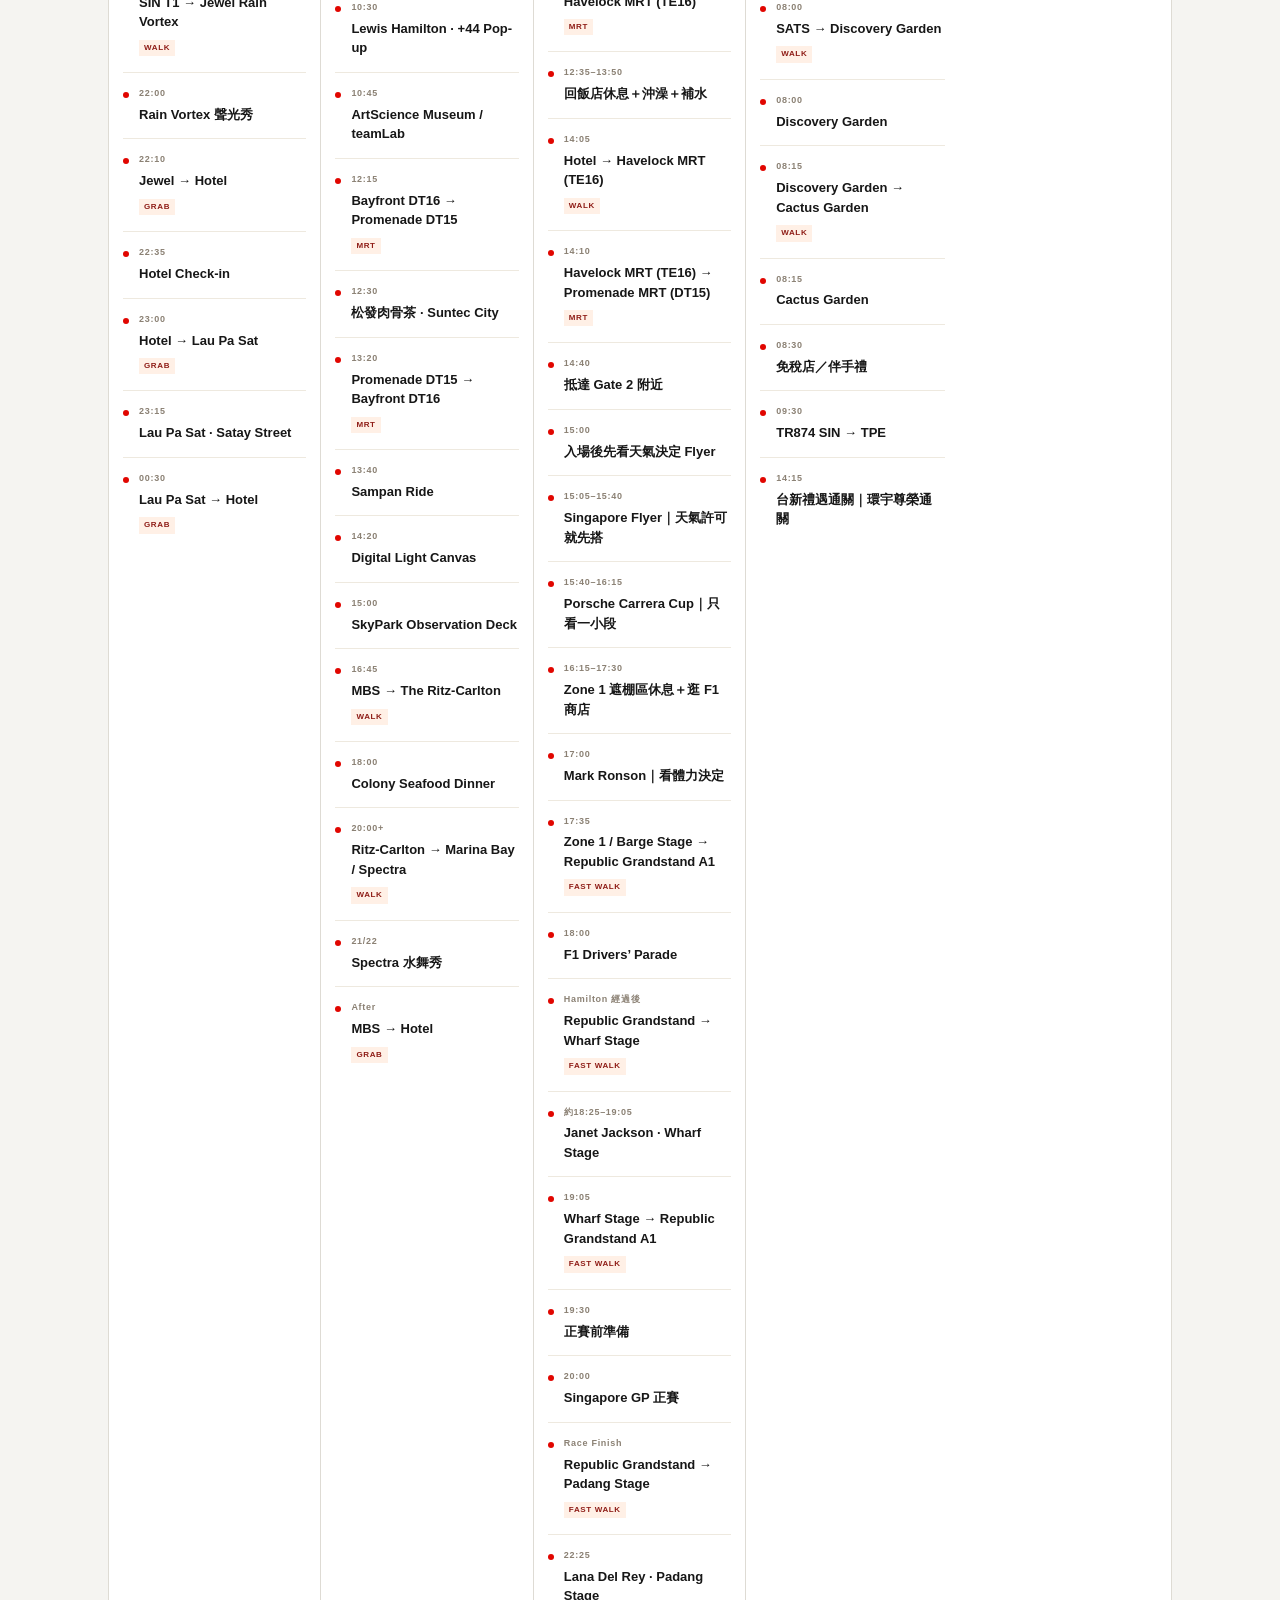
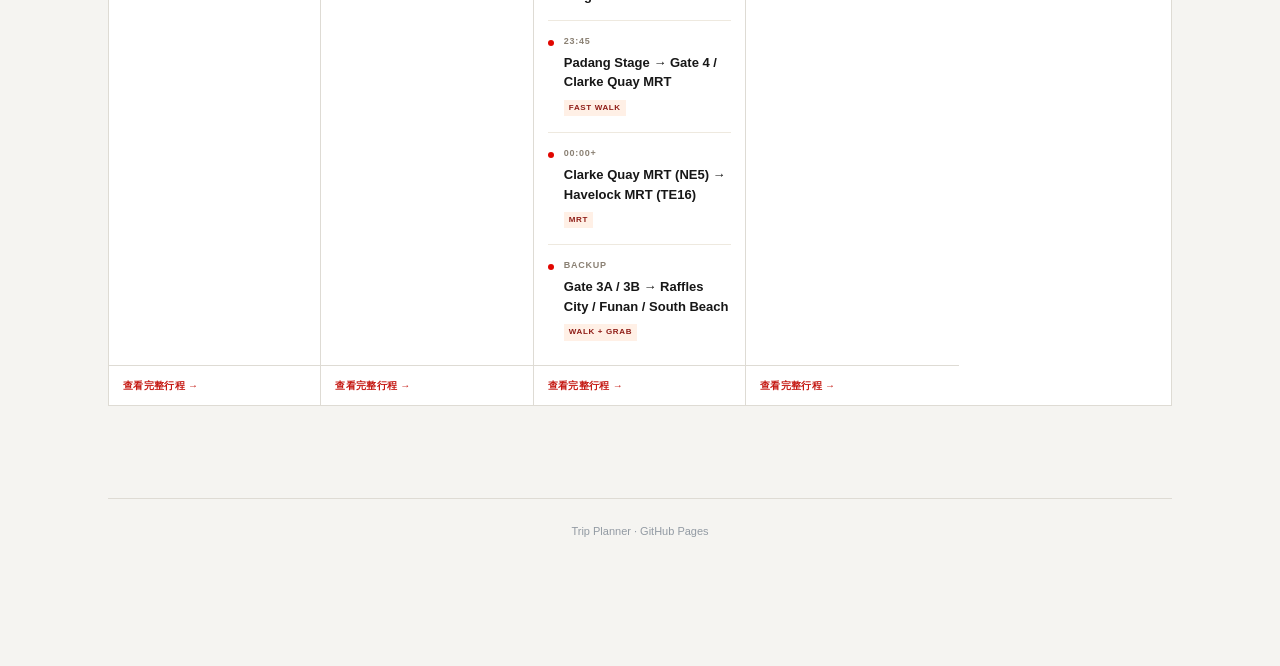
==== commit 072f0ea6: "Categorize Singapore expenses and remove superseded estimates: index.html" ====
--- a/singapore-f1-2026-10-09/index.html
+++ b/singapore-f1-2026-10-09/index.html
@@ -7,7 +7,7 @@
 <meta http-equiv="Cache-Control" content="no-cache, no-store, must-revalidate">
 <title>Trip</title>
 <link rel="stylesheet" href="../app/trip.css?v=19">
-<link rel="stylesheet" href="./singapore.css?v=4">
+<link rel="stylesheet" href="./singapore.css?v=5">
 </head>
 <body>
 <header class="hero hero-redesign">
@@ -38,6 +38,6 @@
   <div class="footer">Trip Planner · GitHub Pages</div>
 </main>
 <nav class="bottom"><div class="bottomin" id="bottom"></div></nav>
-<script src="./singapore.js?v=4"></script>
+<script src="./singapore.js?v=6"></script>
 </body>
 </html>
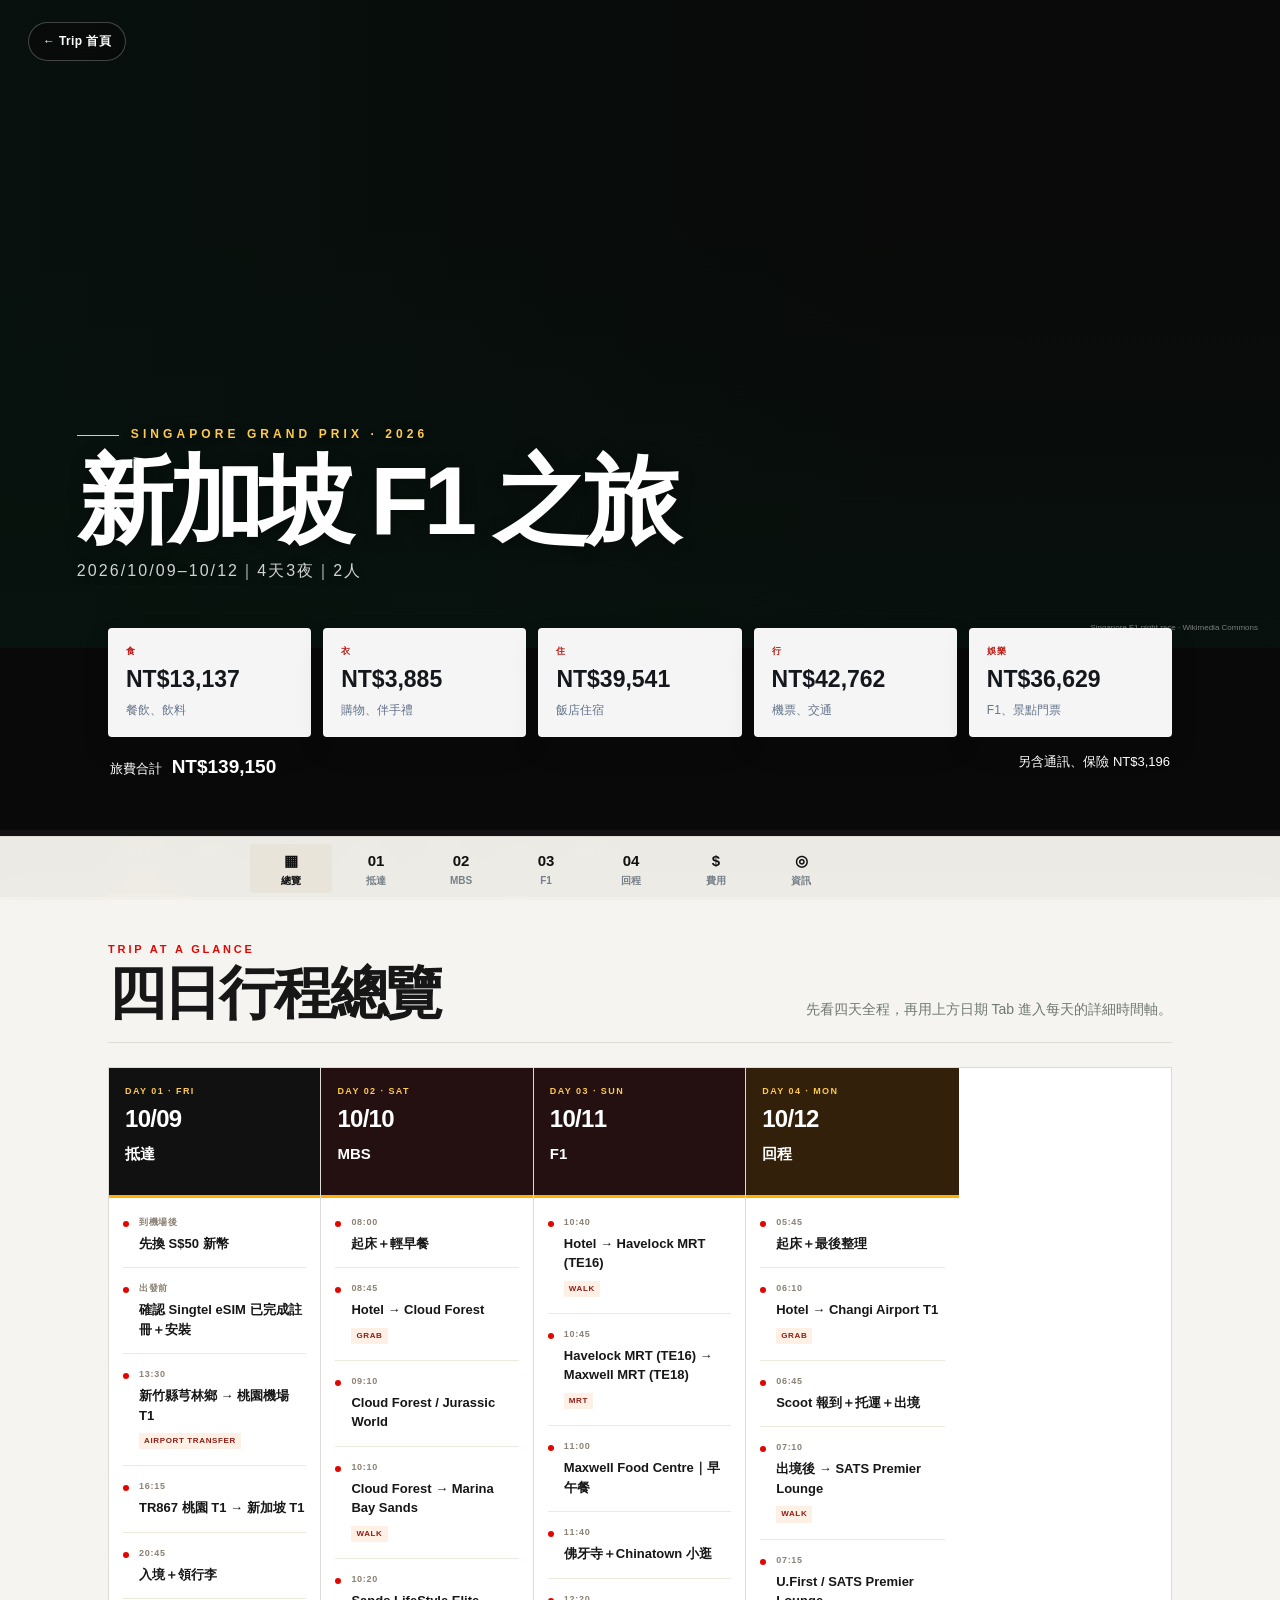
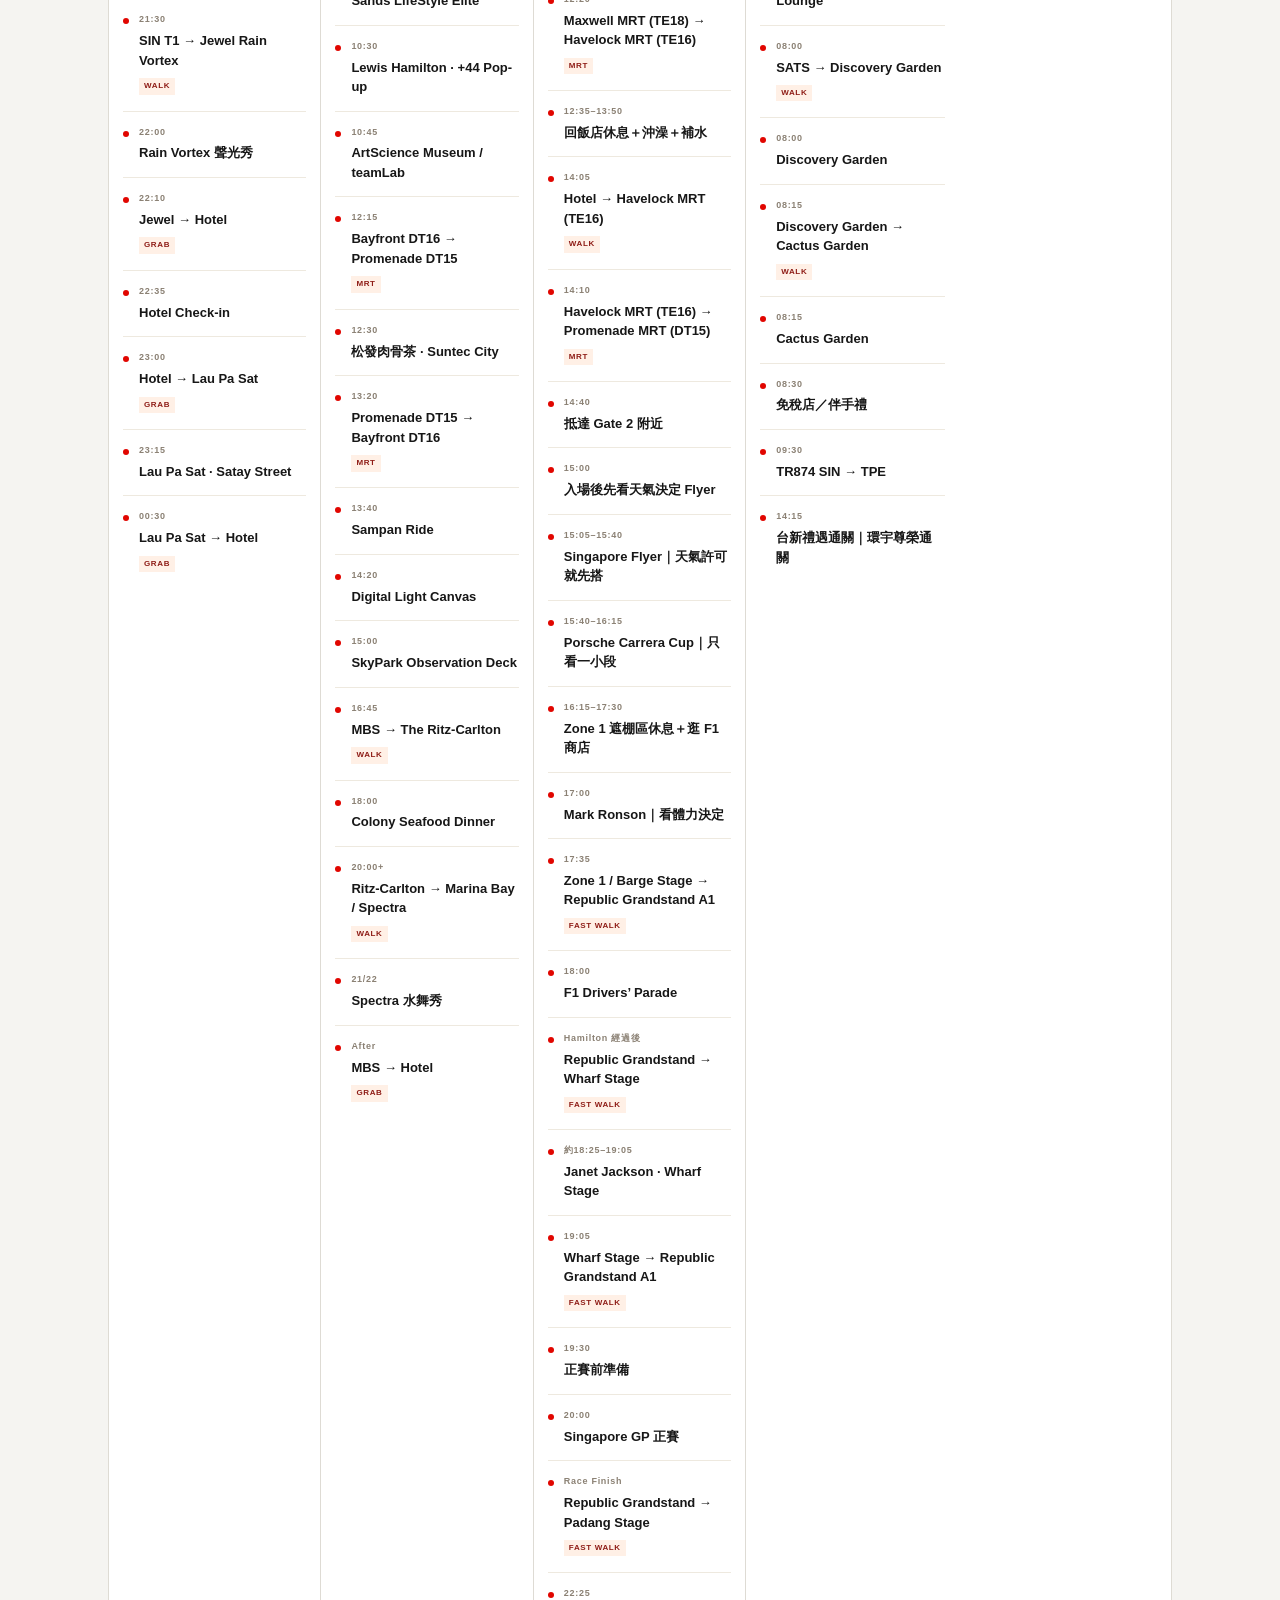
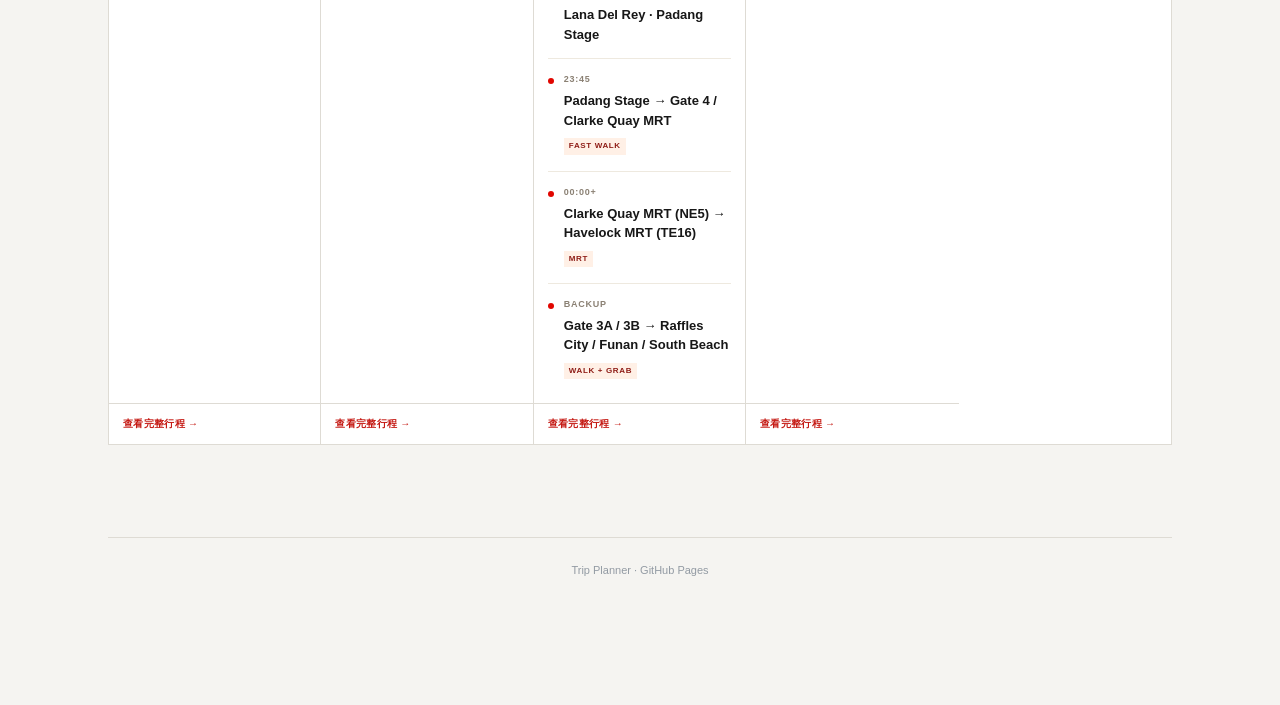
==== commit 3dcf299e: "Show five expense category cards on Singapore trip home: index.html" ====
--- a/singapore-f1-2026-10-09/index.html
+++ b/singapore-f1-2026-10-09/index.html
@@ -7,7 +7,7 @@
 <meta http-equiv="Cache-Control" content="no-cache, no-store, must-revalidate">
 <title>Trip</title>
 <link rel="stylesheet" href="../app/trip.css?v=19">
-<link rel="stylesheet" href="./singapore.css?v=5">
+<link rel="stylesheet" href="./singapore.css?v=6">
 </head>
 <body>
 <header class="hero hero-redesign">
@@ -38,6 +38,6 @@
   <div class="footer">Trip Planner · GitHub Pages</div>
 </main>
 <nav class="bottom"><div class="bottomin" id="bottom"></div></nav>
-<script src="./singapore.js?v=6"></script>
+<script src="./singapore.js?v=7"></script>
 </body>
 </html>
--- a/singapore-f1-2026-10-09/singapore.css
+++ b/singapore-f1-2026-10-09/singapore.css
@@ -410,3 +410,22 @@
   }
   .overview-dayhead{min-height:116px}
 }
+
+/* Expense categories in the trip home summary */
+.summary-wrap .summary{grid-template-columns:repeat(5,minmax(0,1fr))!important}
+.cost-summary-card{display:block;color:inherit;text-decoration:none}
+.summary-wrap .cost-summary-card small{font-size:15px;font-weight:800;color:#b91c16!important}
+.summary-wrap .cost-summary-card strong{font-family:inherit;font-size:23px!important;white-space:nowrap}
+.cost-summary-desc{display:block;margin-top:6px;color:#64748b;font-size:12px}
+.cost-summary-card:hover{outline:2px solid #ffb000}
+.cost-summary-card:focus-visible{outline:3px solid #ffb000;outline-offset:3px}
+.cost-summary-footer{grid-column:1/-1;display:flex;justify-content:space-between;gap:10px;flex-wrap:wrap;color:#fff;font-size:13px;padding:3px 2px}
+.cost-summary-footer a{color:inherit;text-decoration:none}
+.cost-summary-footer b{font-size:19px;margin-left:6px}
+.budgetgroup[id]{scroll-margin-top:110px}
+@media(max-width:760px){
+  .summary-wrap .summary{display:grid!important;grid-template-columns:repeat(2,minmax(0,1fr))!important;overflow:visible!important}
+  .summary-wrap .summary .cost-summary-card{min-width:0!important;min-height:94px!important}
+  .cost-summary-card:nth-child(5){grid-column:1/-1}
+  .cost-summary-footer{font-size:12px;padding-top:6px}
+}
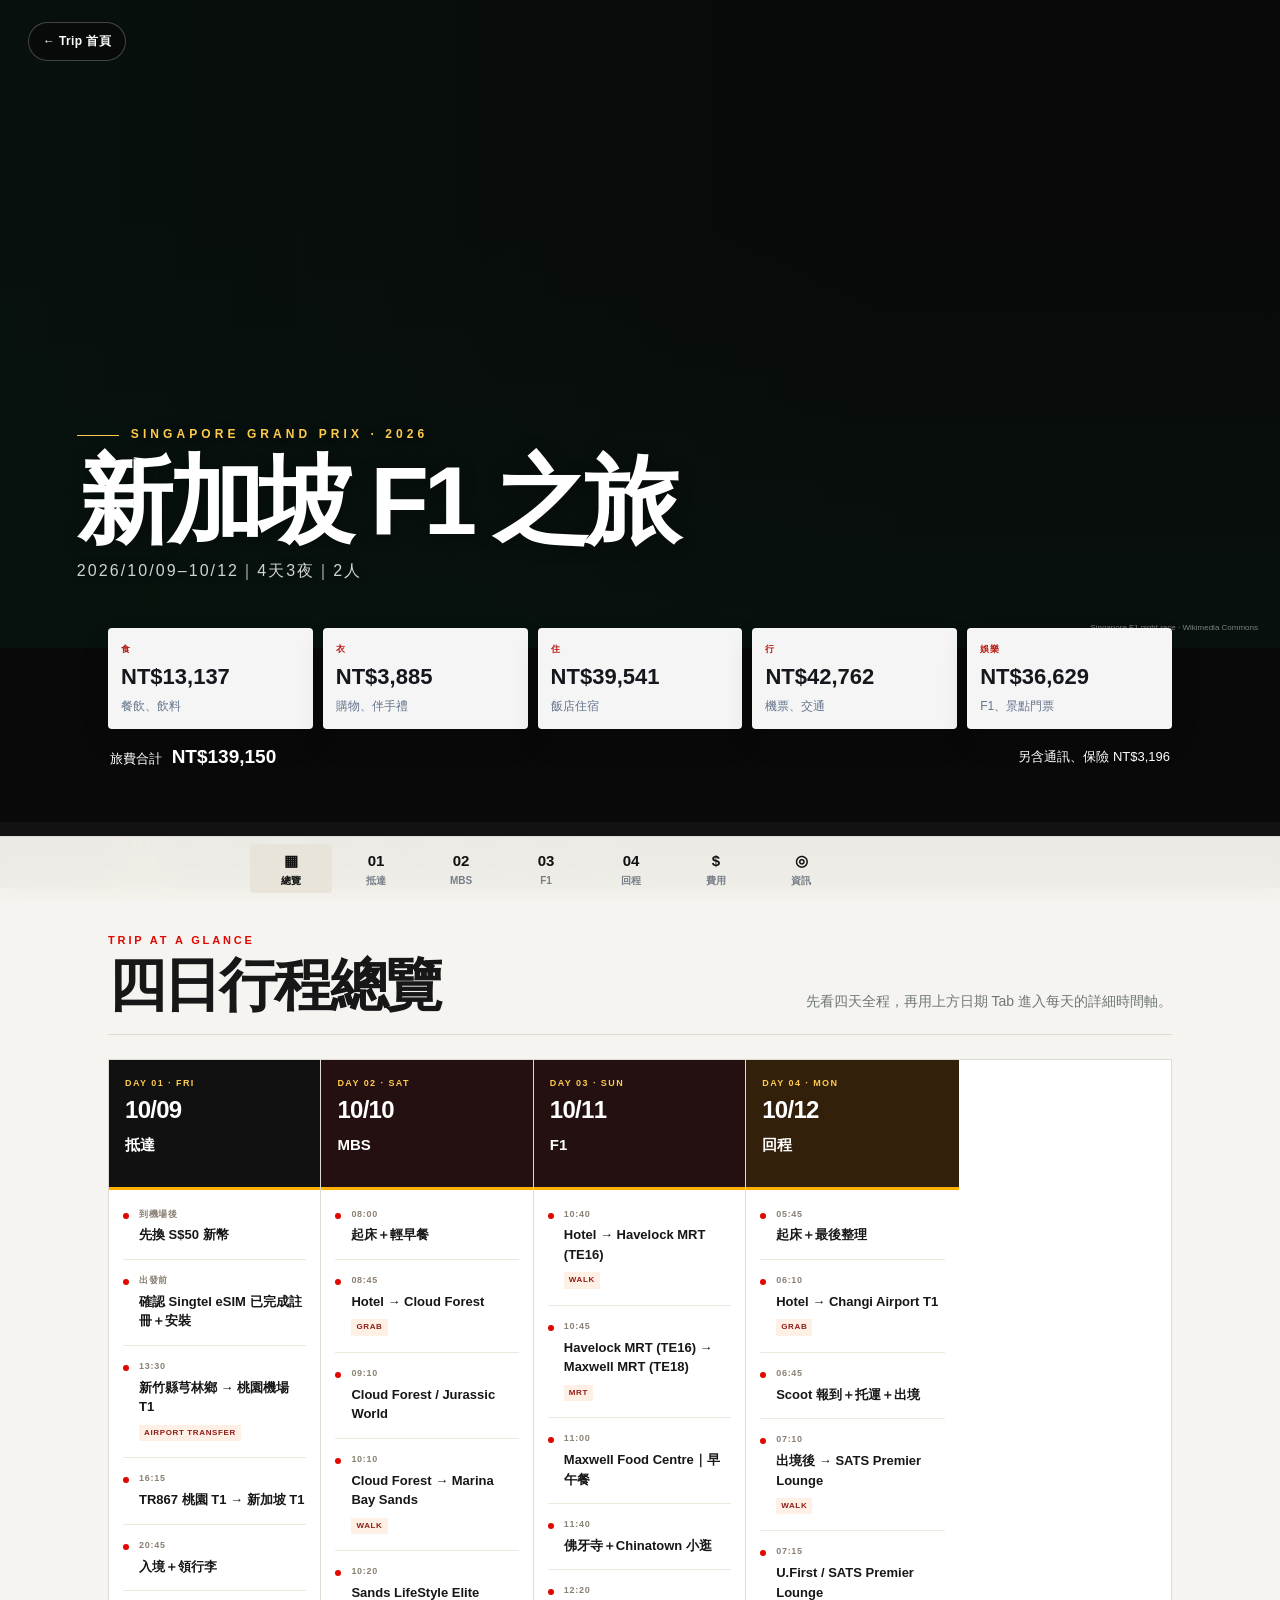
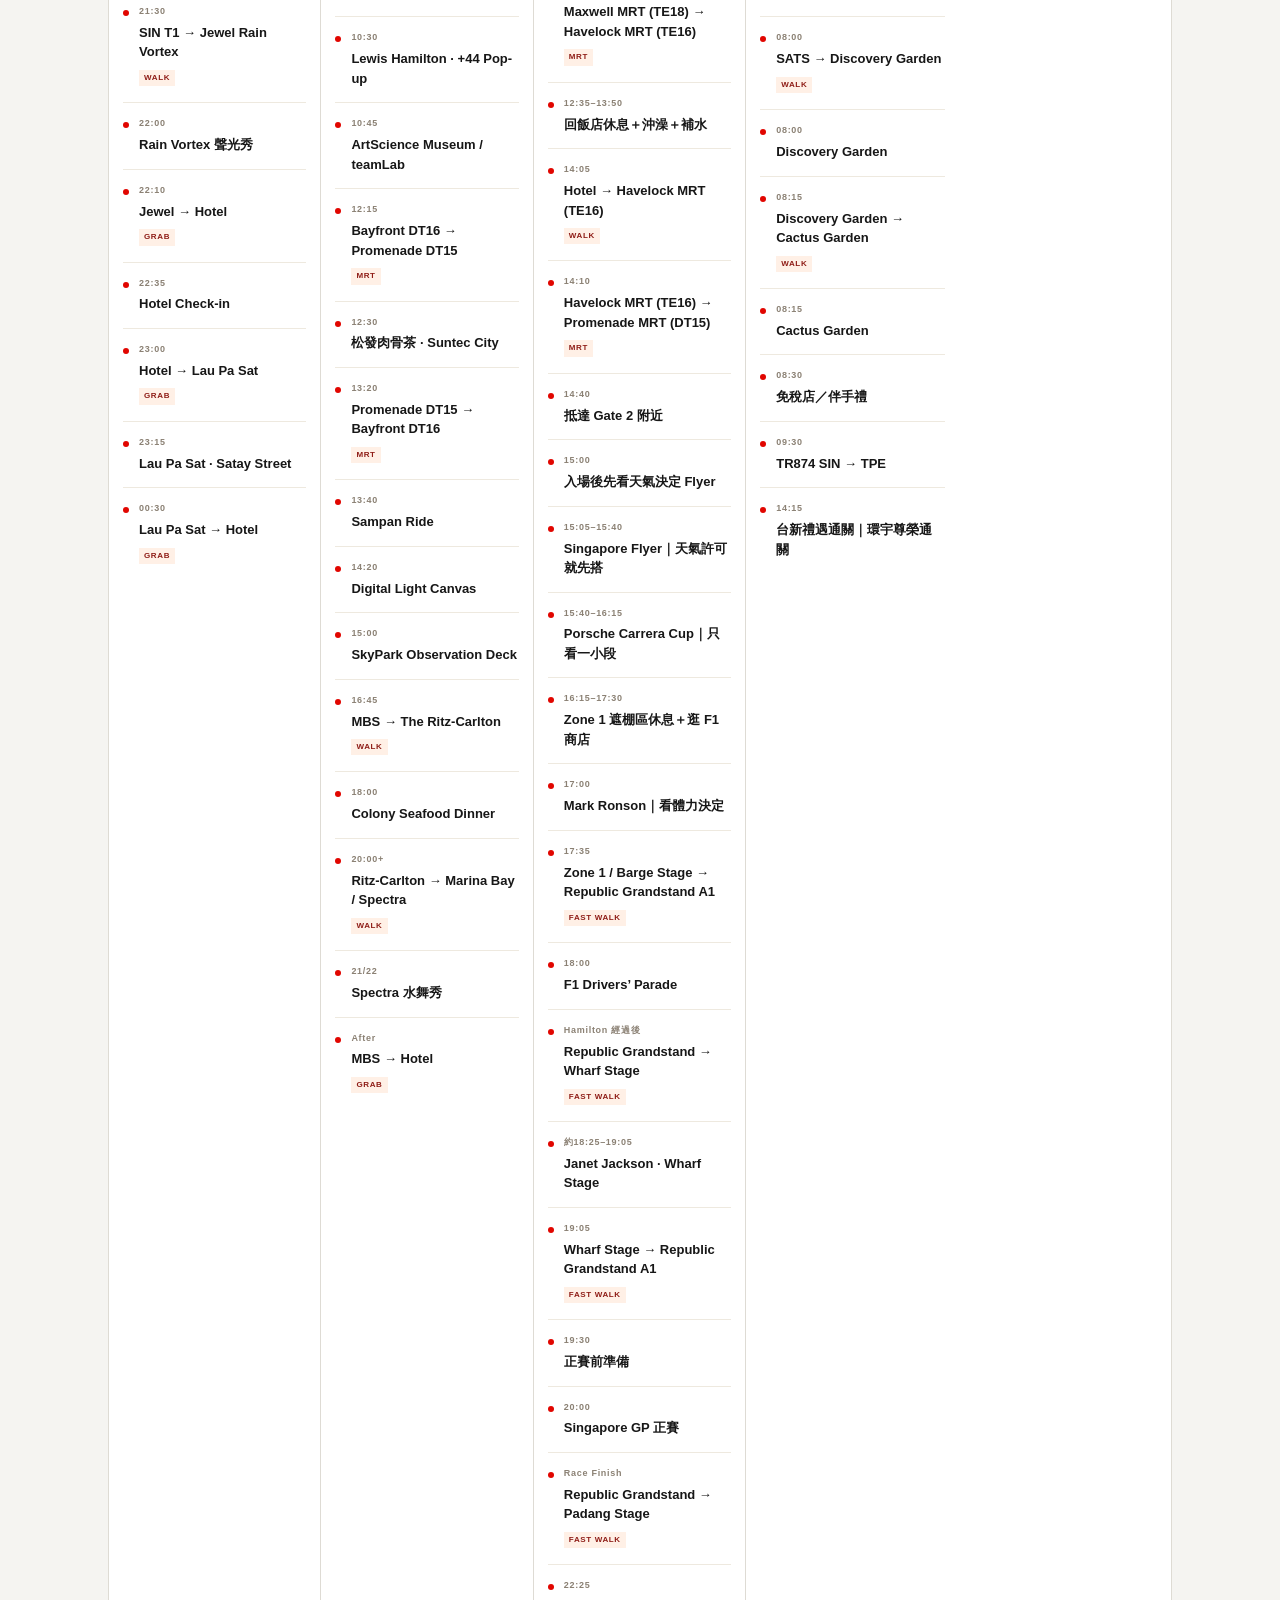
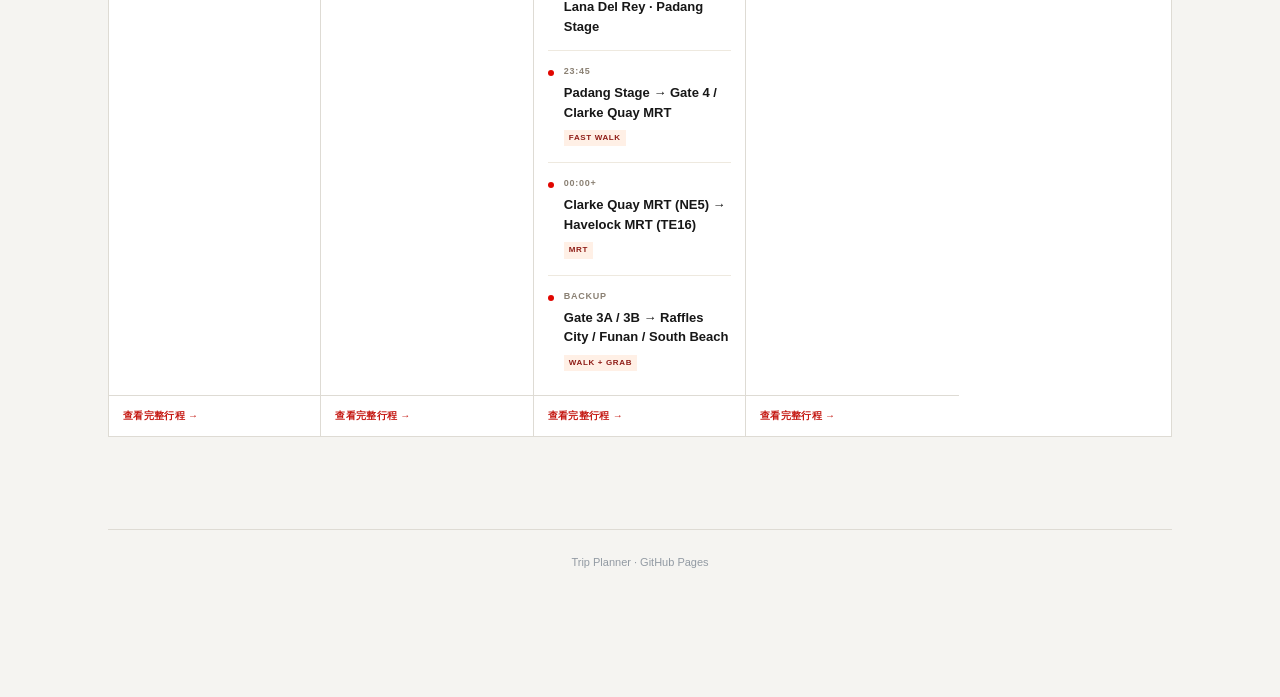
==== commit a941b8ab: "Refresh Singapore expense card styles on published page" ====
--- a/singapore-f1-2026-10-09/index.html
+++ b/singapore-f1-2026-10-09/index.html
@@ -7,7 +7,7 @@
 <meta http-equiv="Cache-Control" content="no-cache, no-store, must-revalidate">
 <title>Trip</title>
 <link rel="stylesheet" href="../app/trip.css?v=19">
-<link rel="stylesheet" href="./singapore.css?v=6">
+<link rel="stylesheet" href="./singapore.css?v=7">
 </head>
 <body>
 <header class="hero hero-redesign">
--- a/singapore-f1-2026-10-09/singapore.css
+++ b/singapore-f1-2026-10-09/singapore.css
@@ -429,3 +429,13 @@
   .cost-summary-card:nth-child(5){grid-column:1/-1}
   .cost-summary-footer{font-size:12px;padding-top:6px}
 }
+
+/* Responsive expense summary: prevent inherited carousel sizing and amount overflow */
+.summary-wrap .summary{display:grid!important;grid-template-columns:repeat(5,minmax(0,1fr))!important;overflow:visible!important;gap:10px!important;align-items:stretch}
+.summary-wrap .summary .cost-summary-card{box-sizing:border-box;min-width:0!important;width:auto!important;max-width:100%;min-height:108px;display:flex;flex-direction:column;justify-content:center;padding:14px 12px!important;overflow:hidden}
+.summary-wrap .cost-summary-card strong{font-size:clamp(14px,1.8vw,22px)!important;line-height:1.35;white-space:normal!important;overflow-wrap:anywhere;font-variant-numeric:tabular-nums}
+.summary-wrap .cost-summary-desc{line-height:1.4;overflow-wrap:anywhere}
+.summary-wrap .cost-summary-footer{min-width:0;align-items:center;line-height:1.6}
+@media(max-width:900px){.summary-wrap .summary{grid-template-columns:repeat(3,minmax(0,1fr))!important}}
+@media(max-width:620px){.summary-wrap .summary{grid-template-columns:repeat(2,minmax(0,1fr))!important;gap:9px!important}.summary-wrap .summary .cost-summary-card{min-height:100px!important;padding:13px 11px!important}.summary-wrap .cost-summary-card strong{font-size:clamp(16px,4.5vw,21px)!important}.summary-wrap .cost-summary-card:nth-child(5){grid-column:auto}.summary-wrap .cost-summary-footer{grid-column:1/-1;display:block}.summary-wrap .cost-summary-footer a{display:block;margin:4px 0}.summary-wrap .cost-summary-footer b{font-size:18px}}
+@media(max-width:350px){.summary-wrap .summary{grid-template-columns:1fr!important}.summary-wrap .summary .cost-summary-card{min-height:84px!important}}
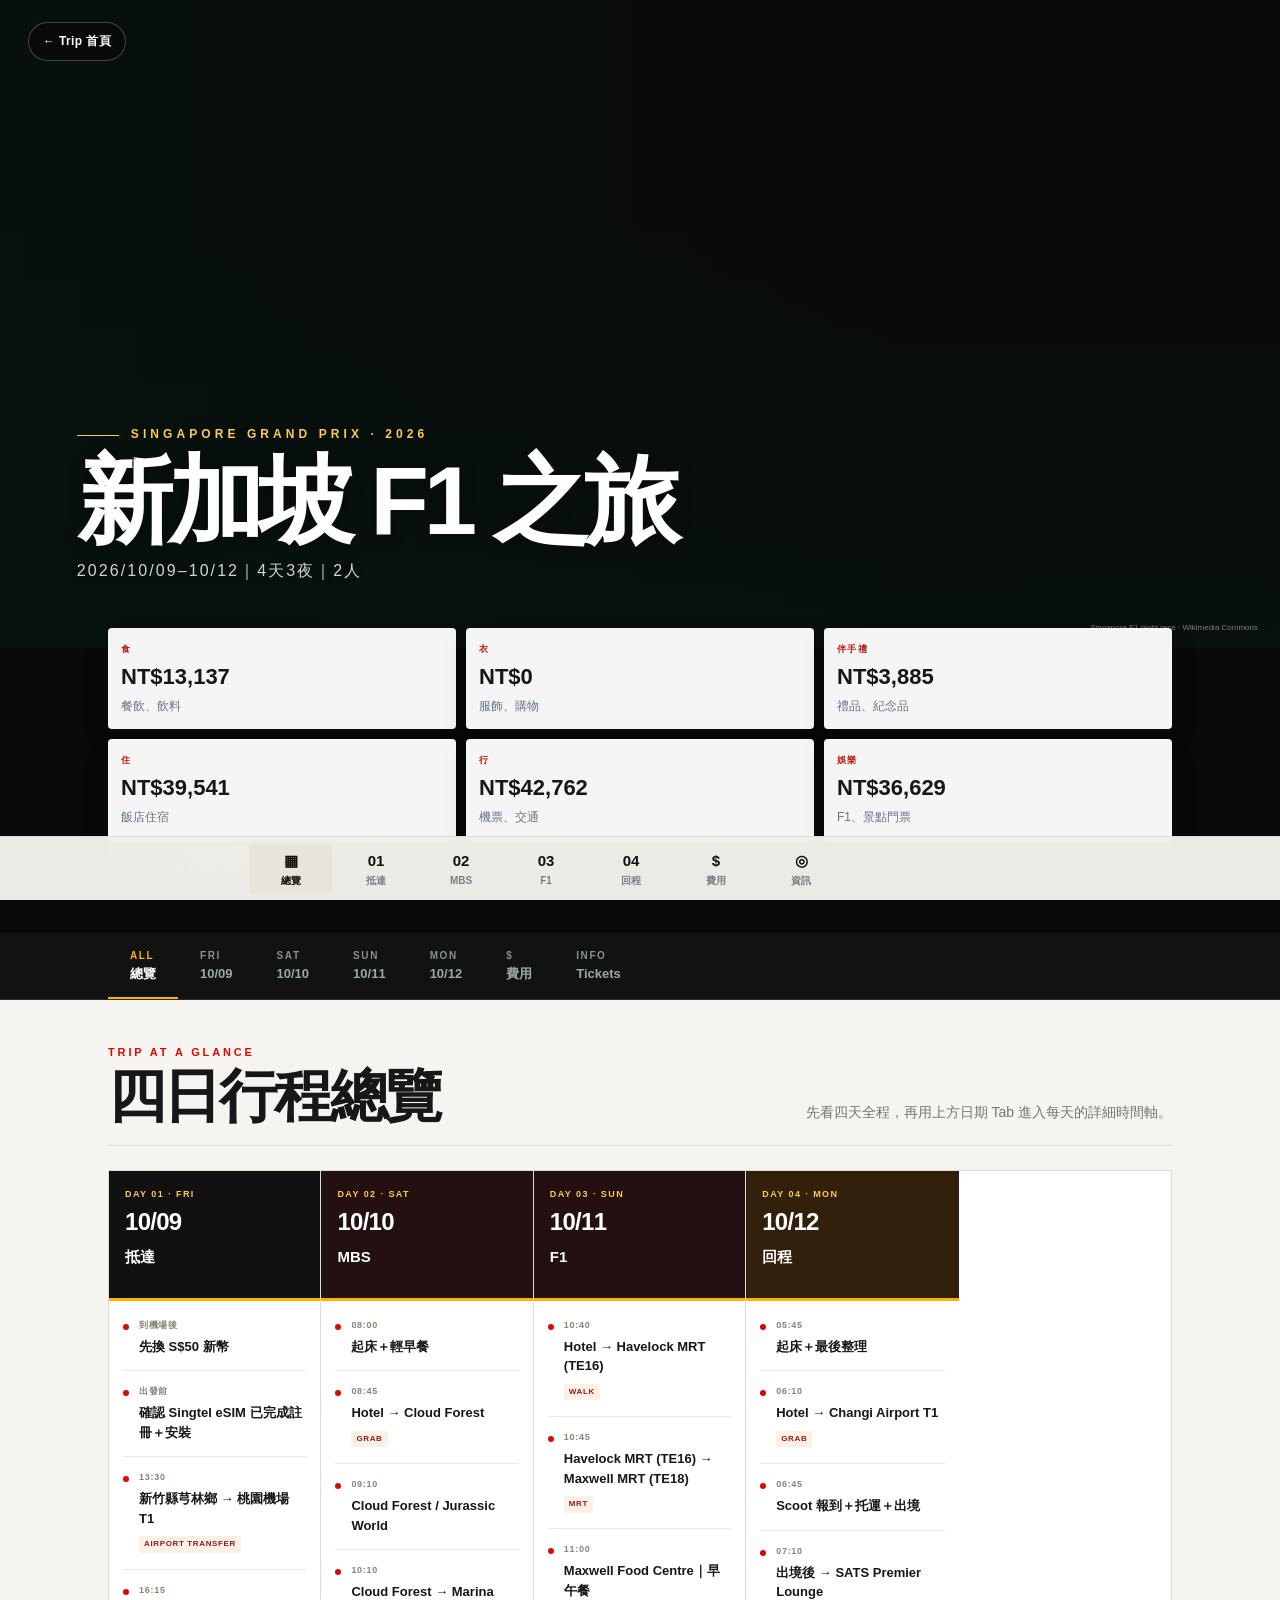
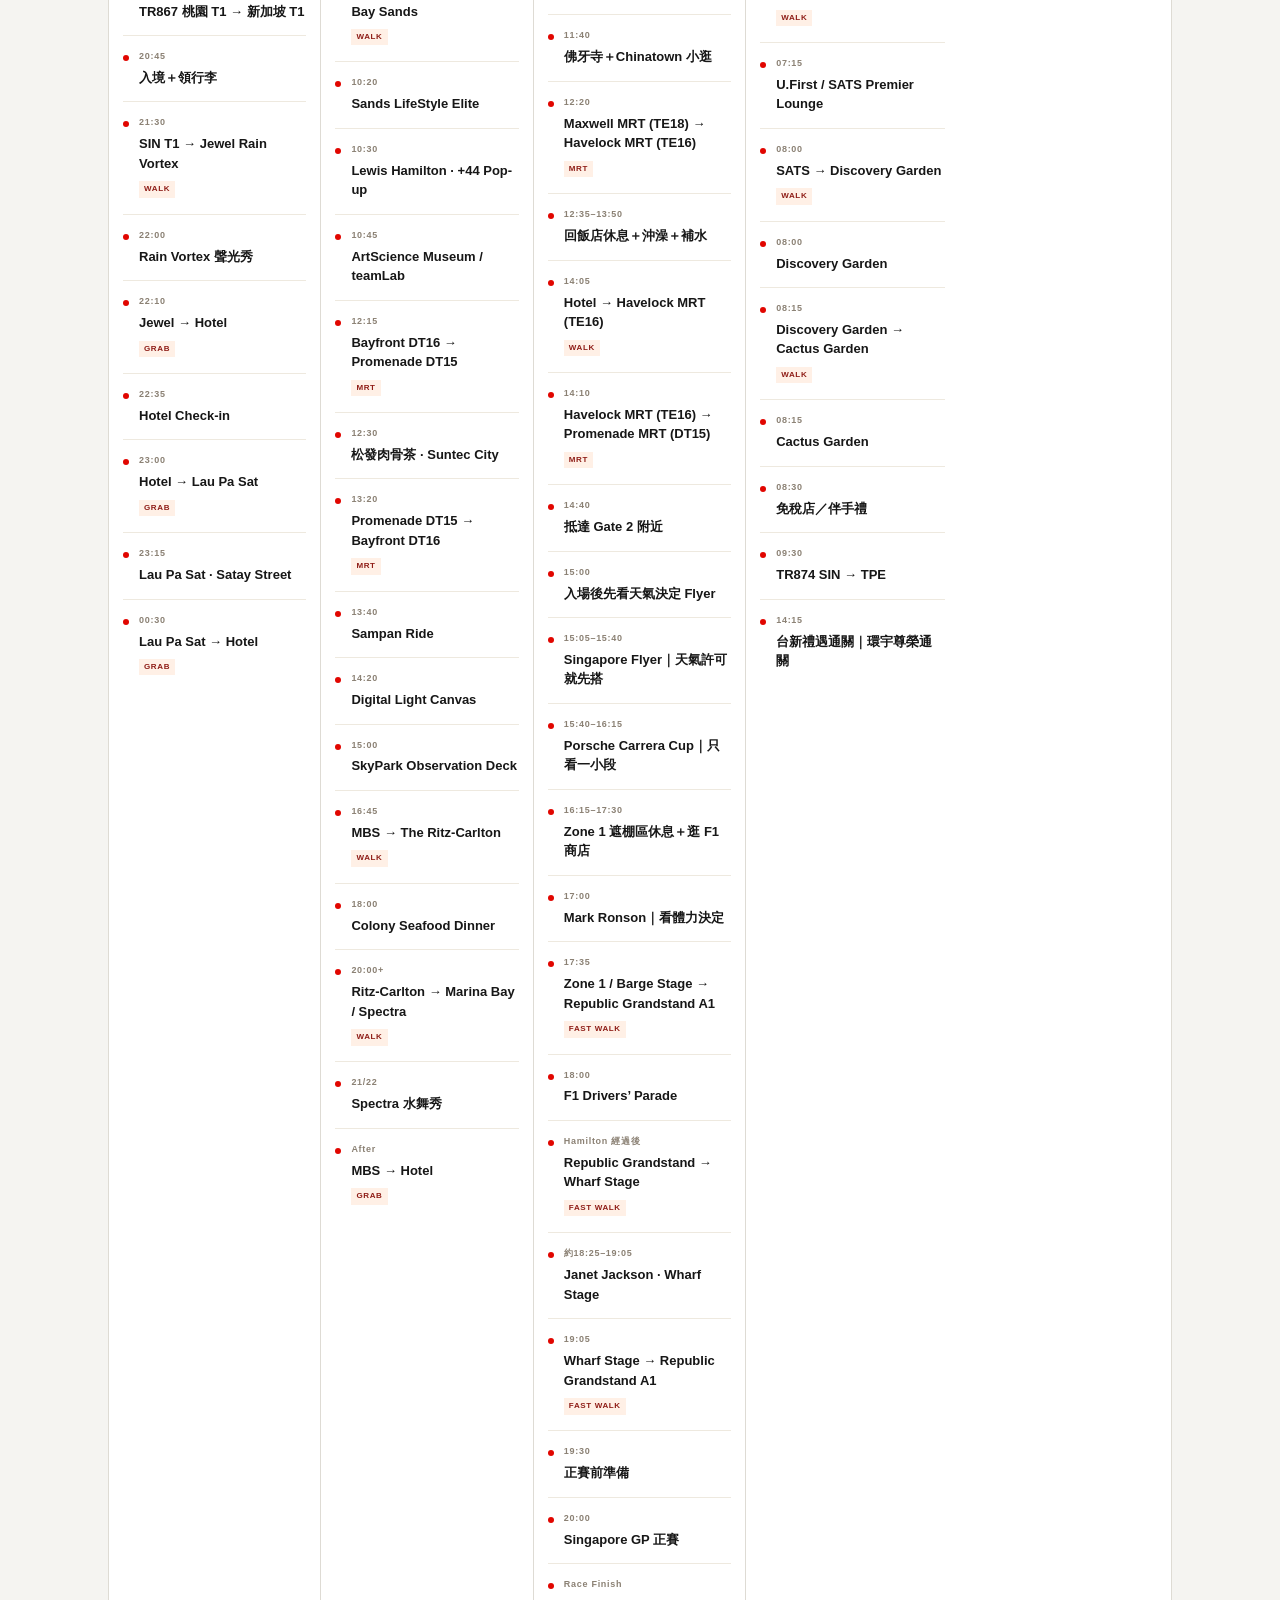
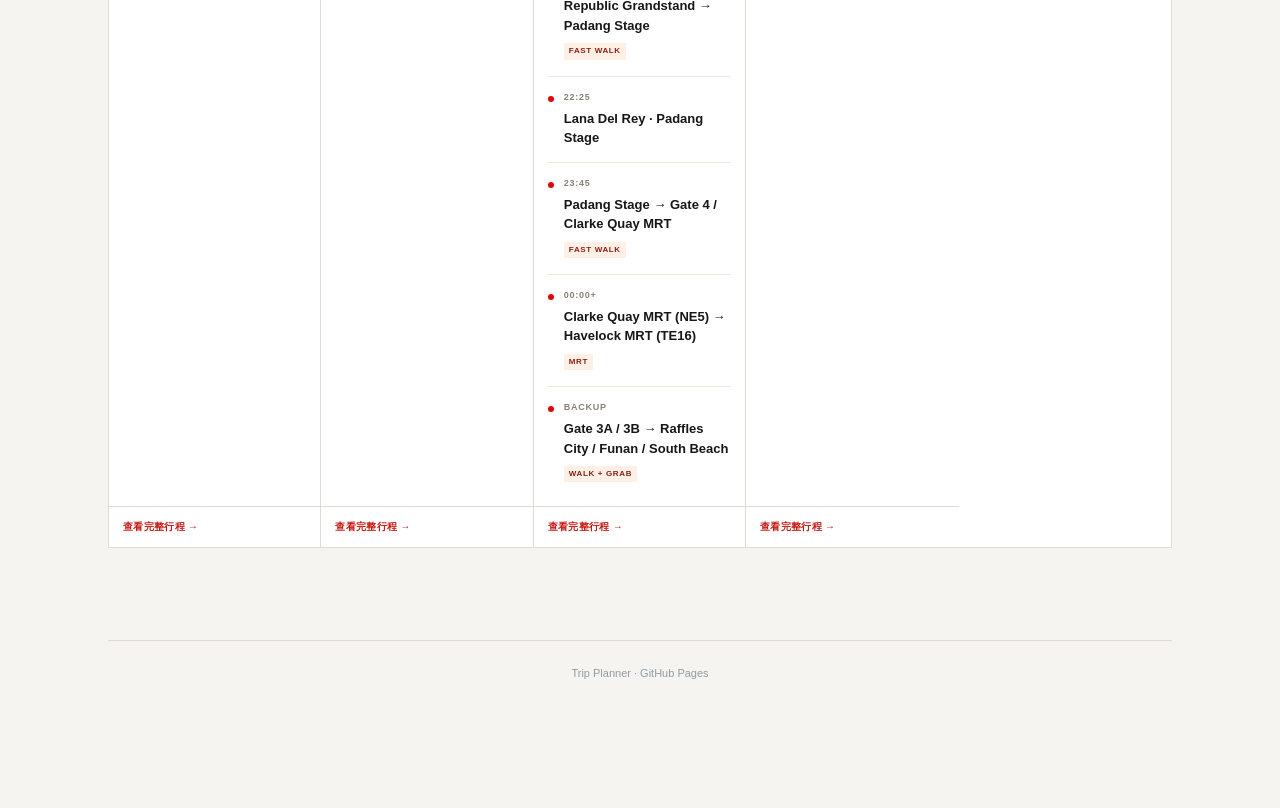
==== commit a2b2e970: "Separate souvenir expenses and refresh responsive summary" ====
--- a/singapore-f1-2026-10-09/index.html
+++ b/singapore-f1-2026-10-09/index.html
@@ -7,7 +7,7 @@
 <meta http-equiv="Cache-Control" content="no-cache, no-store, must-revalidate">
 <title>Trip</title>
 <link rel="stylesheet" href="../app/trip.css?v=19">
-<link rel="stylesheet" href="./singapore.css?v=7">
+<link rel="stylesheet" href="./singapore.css?v=8">
 </head>
 <body>
 <header class="hero hero-redesign">
@@ -38,6 +38,6 @@
   <div class="footer">Trip Planner · GitHub Pages</div>
 </main>
 <nav class="bottom"><div class="bottomin" id="bottom"></div></nav>
-<script src="./singapore.js?v=7"></script>
+<script src="./singapore.js?v=8"></script>
 </body>
 </html>
--- a/singapore-f1-2026-10-09/singapore.css
+++ b/singapore-f1-2026-10-09/singapore.css
@@ -439,3 +439,7 @@
 @media(max-width:900px){.summary-wrap .summary{grid-template-columns:repeat(3,minmax(0,1fr))!important}}
 @media(max-width:620px){.summary-wrap .summary{grid-template-columns:repeat(2,minmax(0,1fr))!important;gap:9px!important}.summary-wrap .summary .cost-summary-card{min-height:100px!important;padding:13px 11px!important}.summary-wrap .cost-summary-card strong{font-size:clamp(16px,4.5vw,21px)!important}.summary-wrap .cost-summary-card:nth-child(5){grid-column:auto}.summary-wrap .cost-summary-footer{grid-column:1/-1;display:block}.summary-wrap .cost-summary-footer a{display:block;margin:4px 0}.summary-wrap .cost-summary-footer b{font-size:18px}}
 @media(max-width:350px){.summary-wrap .summary{grid-template-columns:1fr!important}.summary-wrap .summary .cost-summary-card{min-height:84px!important}}
+
+/* Six expense categories: balanced grid */
+@media(min-width:901px){.summary-wrap .summary{grid-template-columns:repeat(3,minmax(0,1fr))!important}}
+@media(min-width:621px) and (max-width:900px){.summary-wrap .summary{grid-template-columns:repeat(3,minmax(0,1fr))!important}}
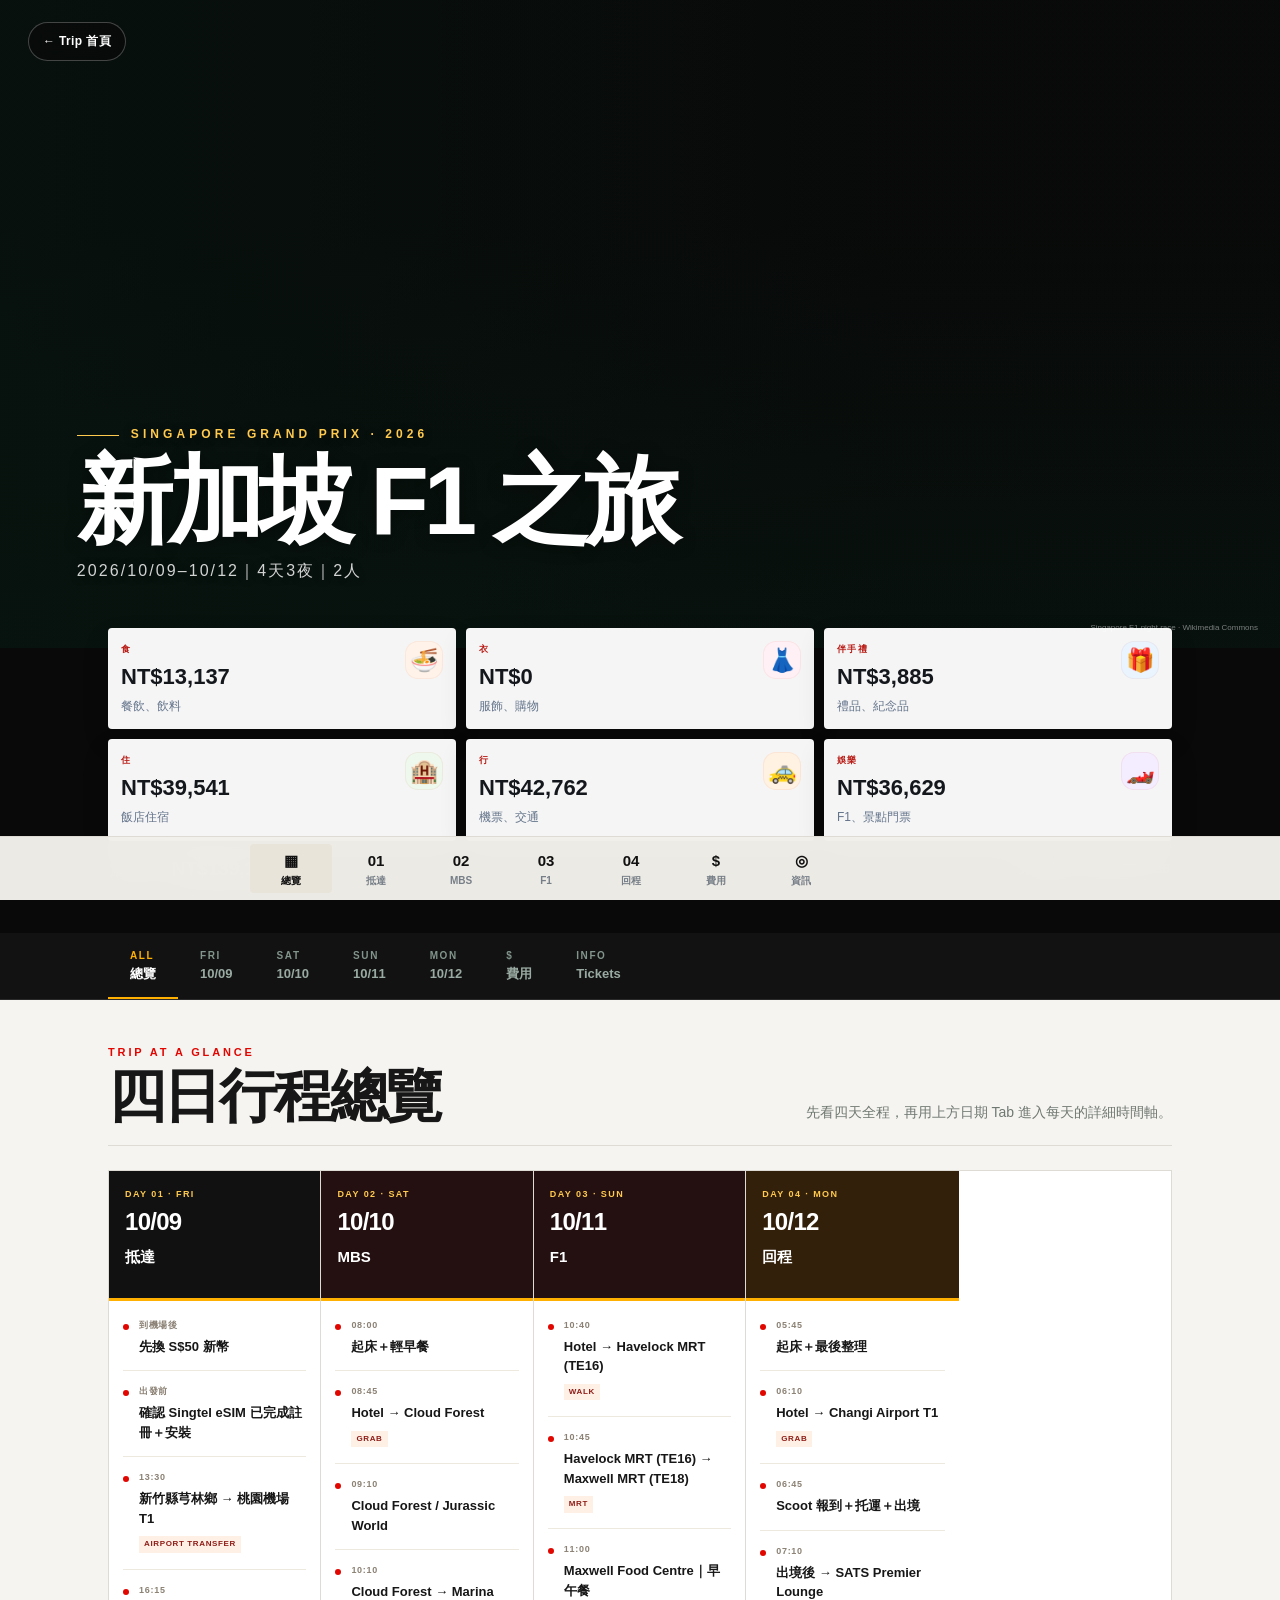
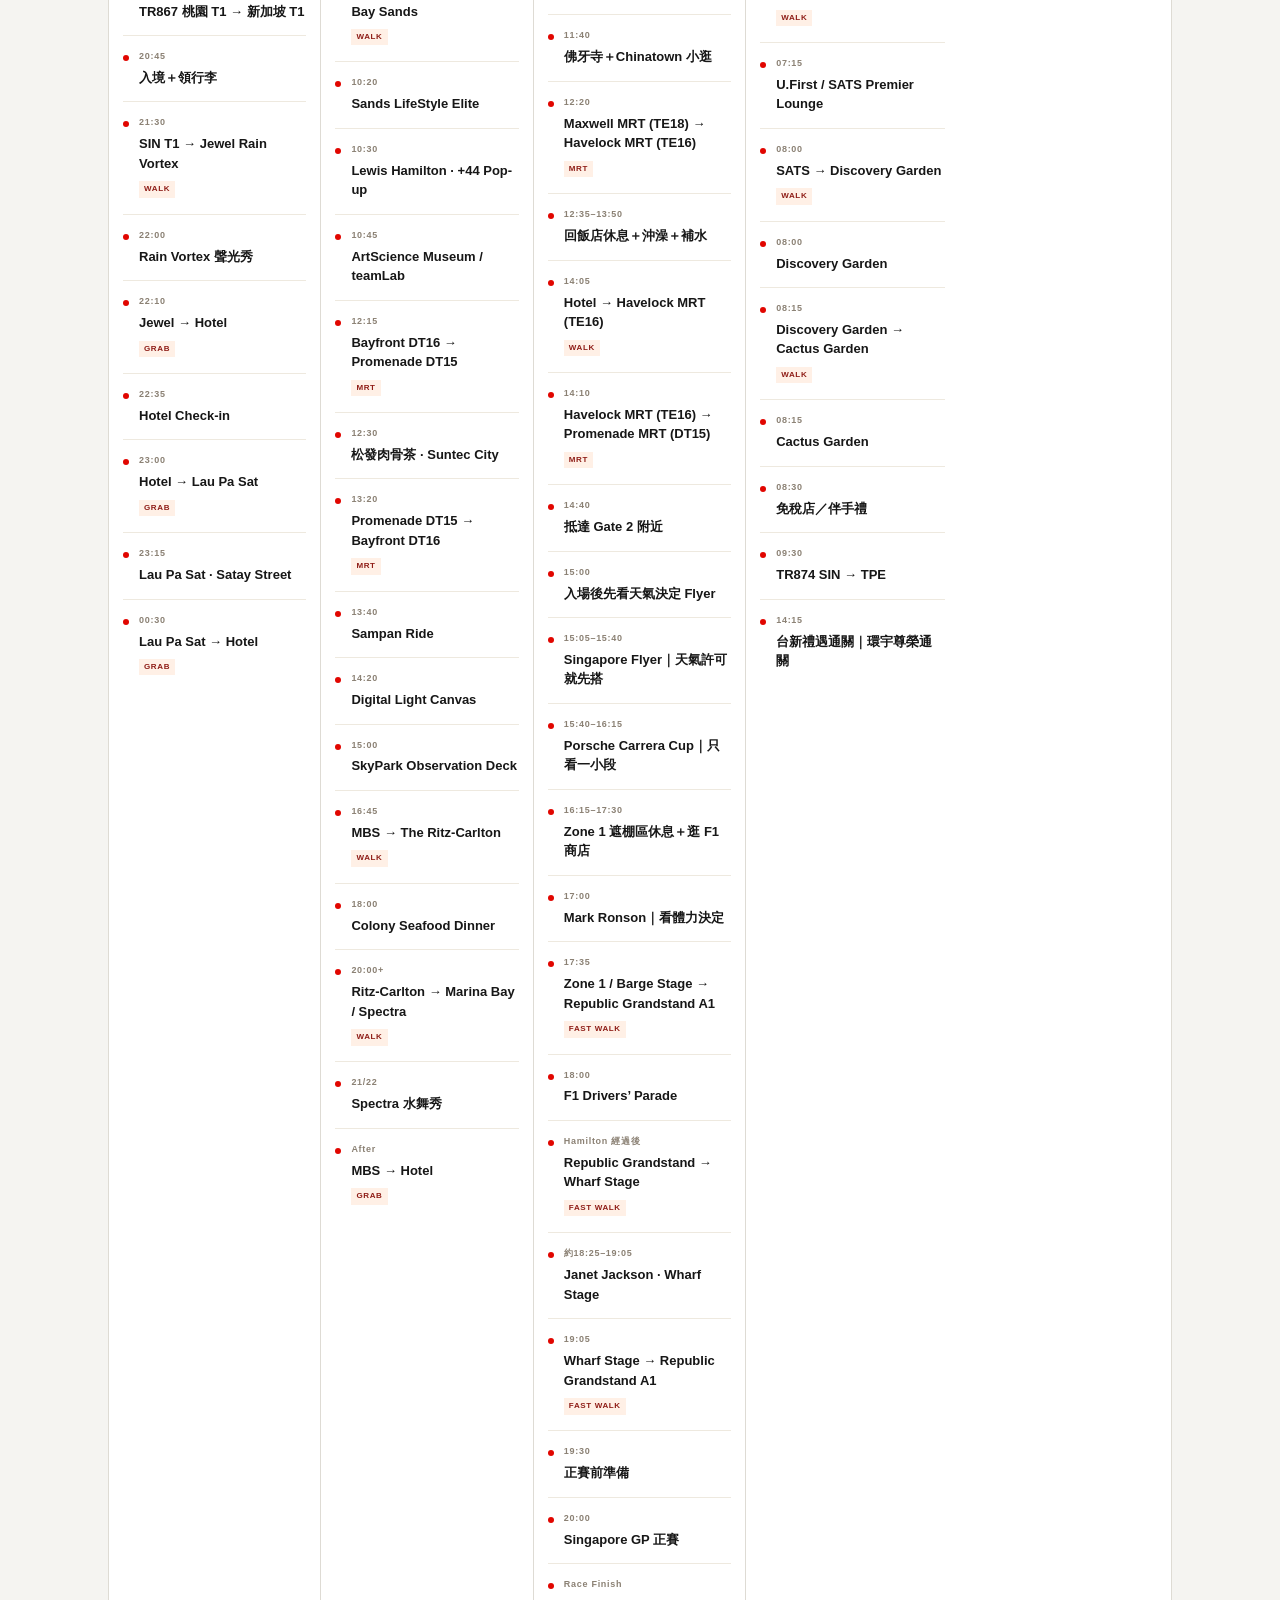
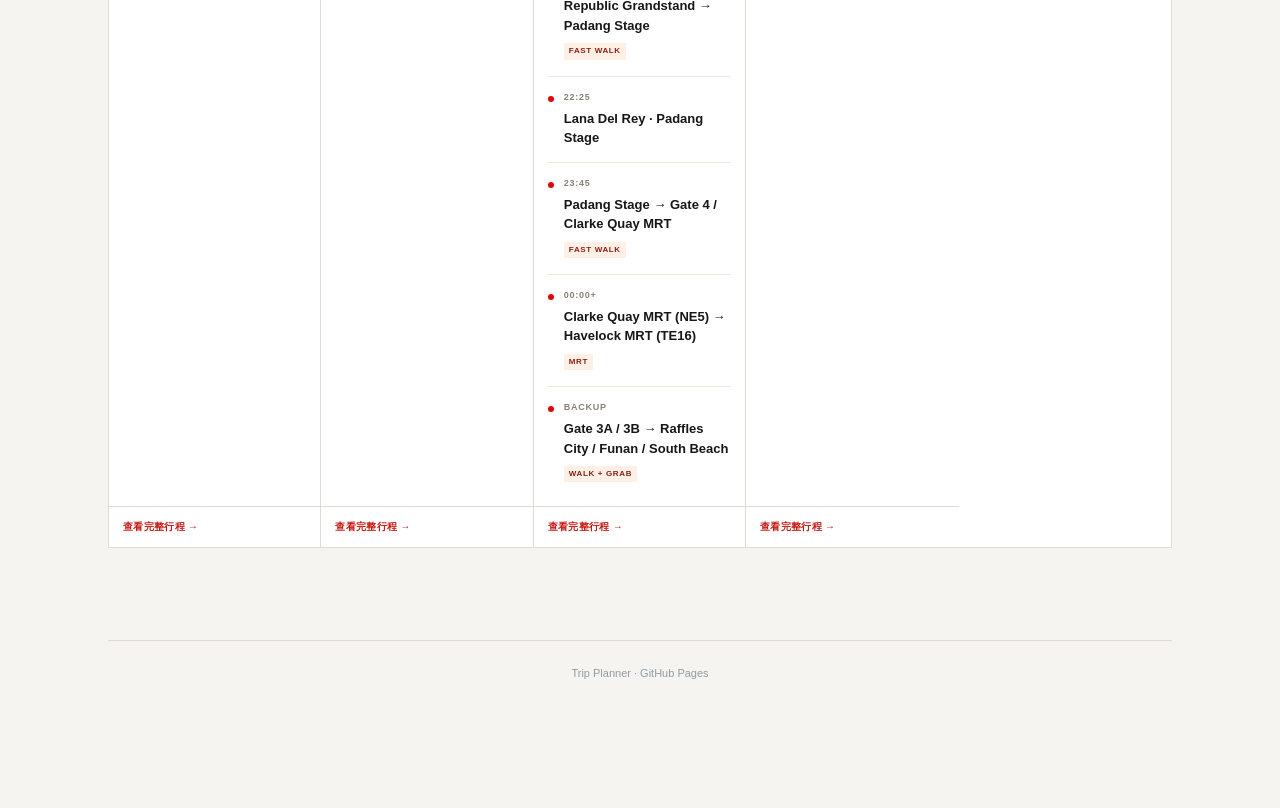
==== commit f7c4cf44: "Add cute illustrated emoji icons to expense cards" ====
--- a/singapore-f1-2026-10-09/index.html
+++ b/singapore-f1-2026-10-09/index.html
@@ -7,7 +7,7 @@
 <meta http-equiv="Cache-Control" content="no-cache, no-store, must-revalidate">
 <title>Trip</title>
 <link rel="stylesheet" href="../app/trip.css?v=19">
-<link rel="stylesheet" href="./singapore.css?v=8">
+<link rel="stylesheet" href="./singapore.css?v=9">
 </head>
 <body>
 <header class="hero hero-redesign">
@@ -38,6 +38,6 @@
   <div class="footer">Trip Planner · GitHub Pages</div>
 </main>
 <nav class="bottom"><div class="bottomin" id="bottom"></div></nav>
-<script src="./singapore.js?v=8"></script>
+<script src="./singapore.js?v=9"></script>
 </body>
 </html>
--- a/singapore-f1-2026-10-09/singapore.css
+++ b/singapore-f1-2026-10-09/singapore.css
@@ -443,3 +443,13 @@
 /* Six expense categories: balanced grid */
 @media(min-width:901px){.summary-wrap .summary{grid-template-columns:repeat(3,minmax(0,1fr))!important}}
 @media(min-width:621px) and (max-width:900px){.summary-wrap .summary{grid-template-columns:repeat(3,minmax(0,1fr))!important}}
+
+/* Friendly category illustrations */
+.summary-wrap .summary .cost-summary-card{position:relative;padding-right:54px!important}
+.summary-wrap .cost-summary-icon{position:absolute;right:12px;top:12px;width:38px;height:38px;display:grid;place-items:center;border-radius:13px;background:#fff3e9;font-size:23px;line-height:1;box-shadow:inset 0 0 0 1px rgba(192,76,45,.07)}
+.summary-wrap .cost-summary-card:nth-child(2) .cost-summary-icon{background:#fff0f5}
+.summary-wrap .cost-summary-card:nth-child(3) .cost-summary-icon{background:#eaf4ff}
+.summary-wrap .cost-summary-card:nth-child(4) .cost-summary-icon{background:#eef8ed}
+.summary-wrap .cost-summary-card:nth-child(5) .cost-summary-icon{background:#fff2e3}
+.summary-wrap .cost-summary-card:nth-child(6) .cost-summary-icon{background:#f4edff}
+@media(max-width:620px){.summary-wrap .summary .cost-summary-card{padding-right:46px!important}.summary-wrap .cost-summary-icon{right:9px;top:10px;width:32px;height:32px;font-size:20px}}
